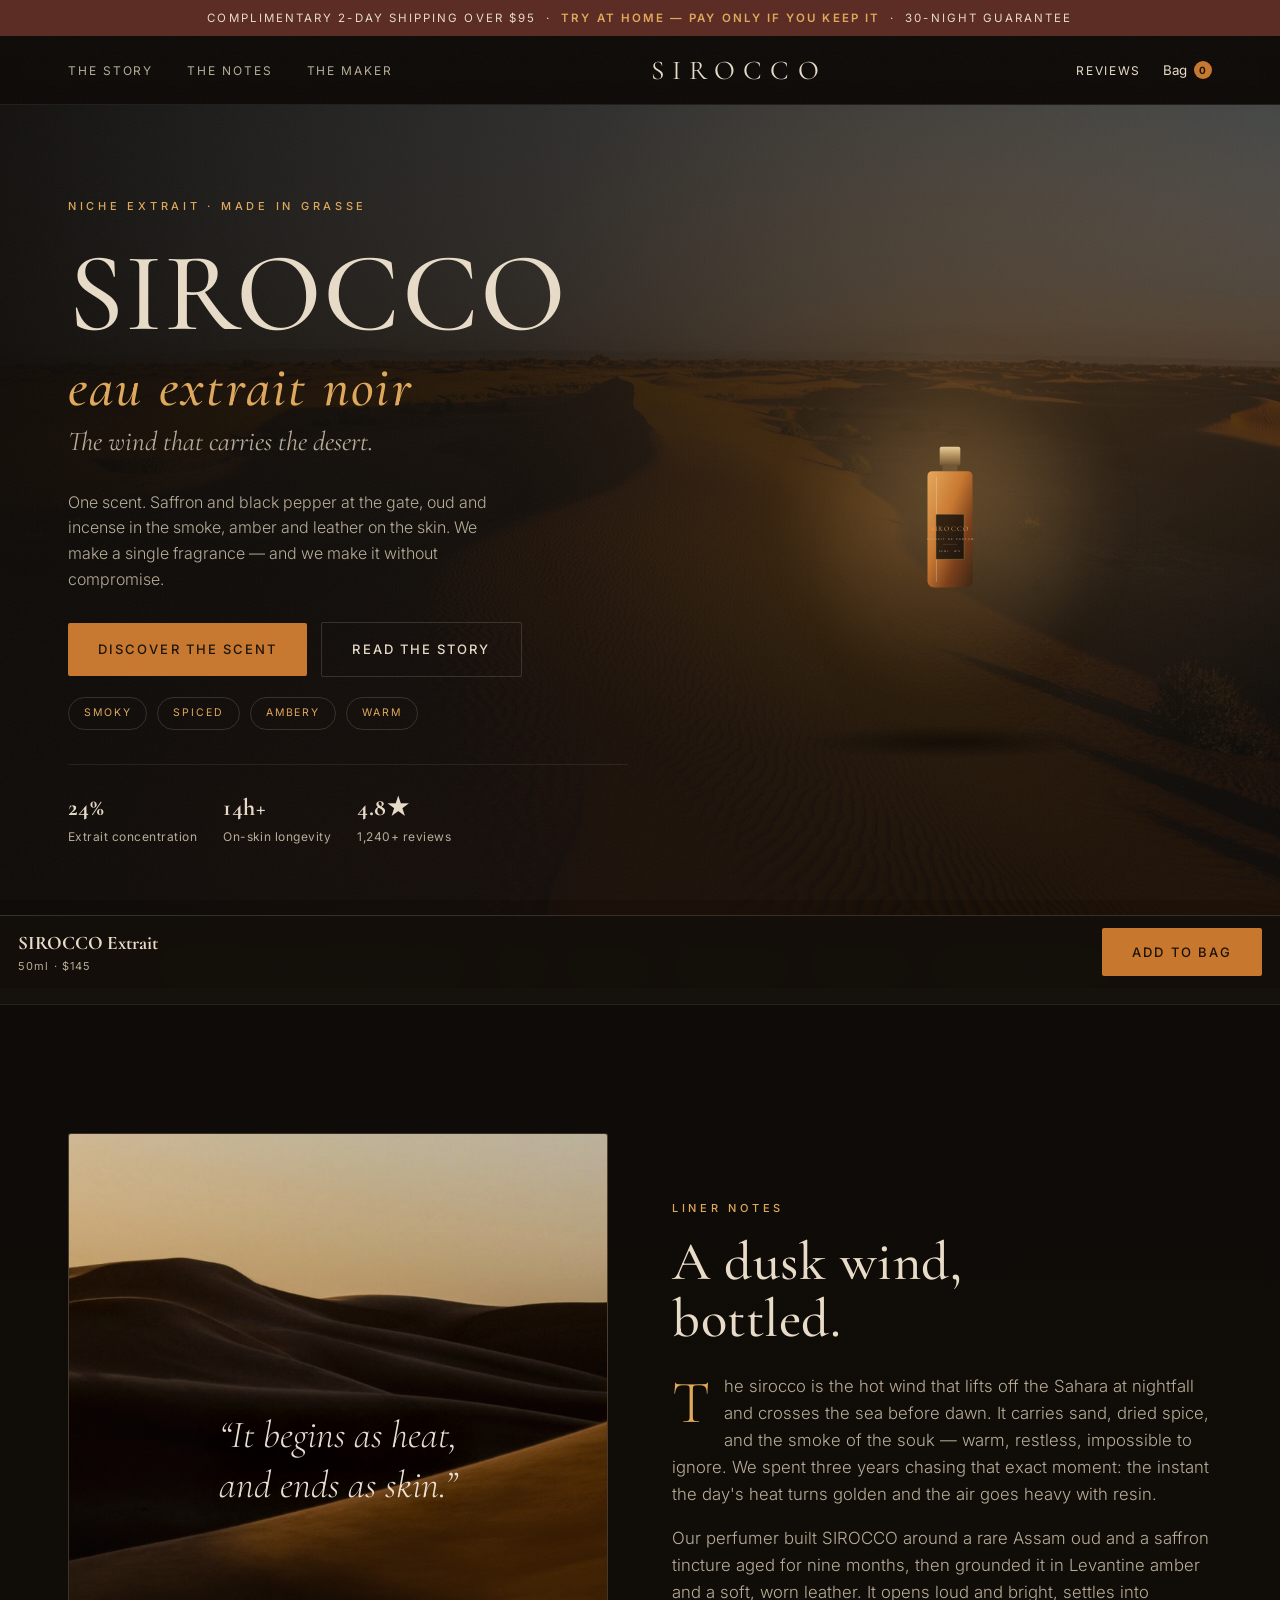
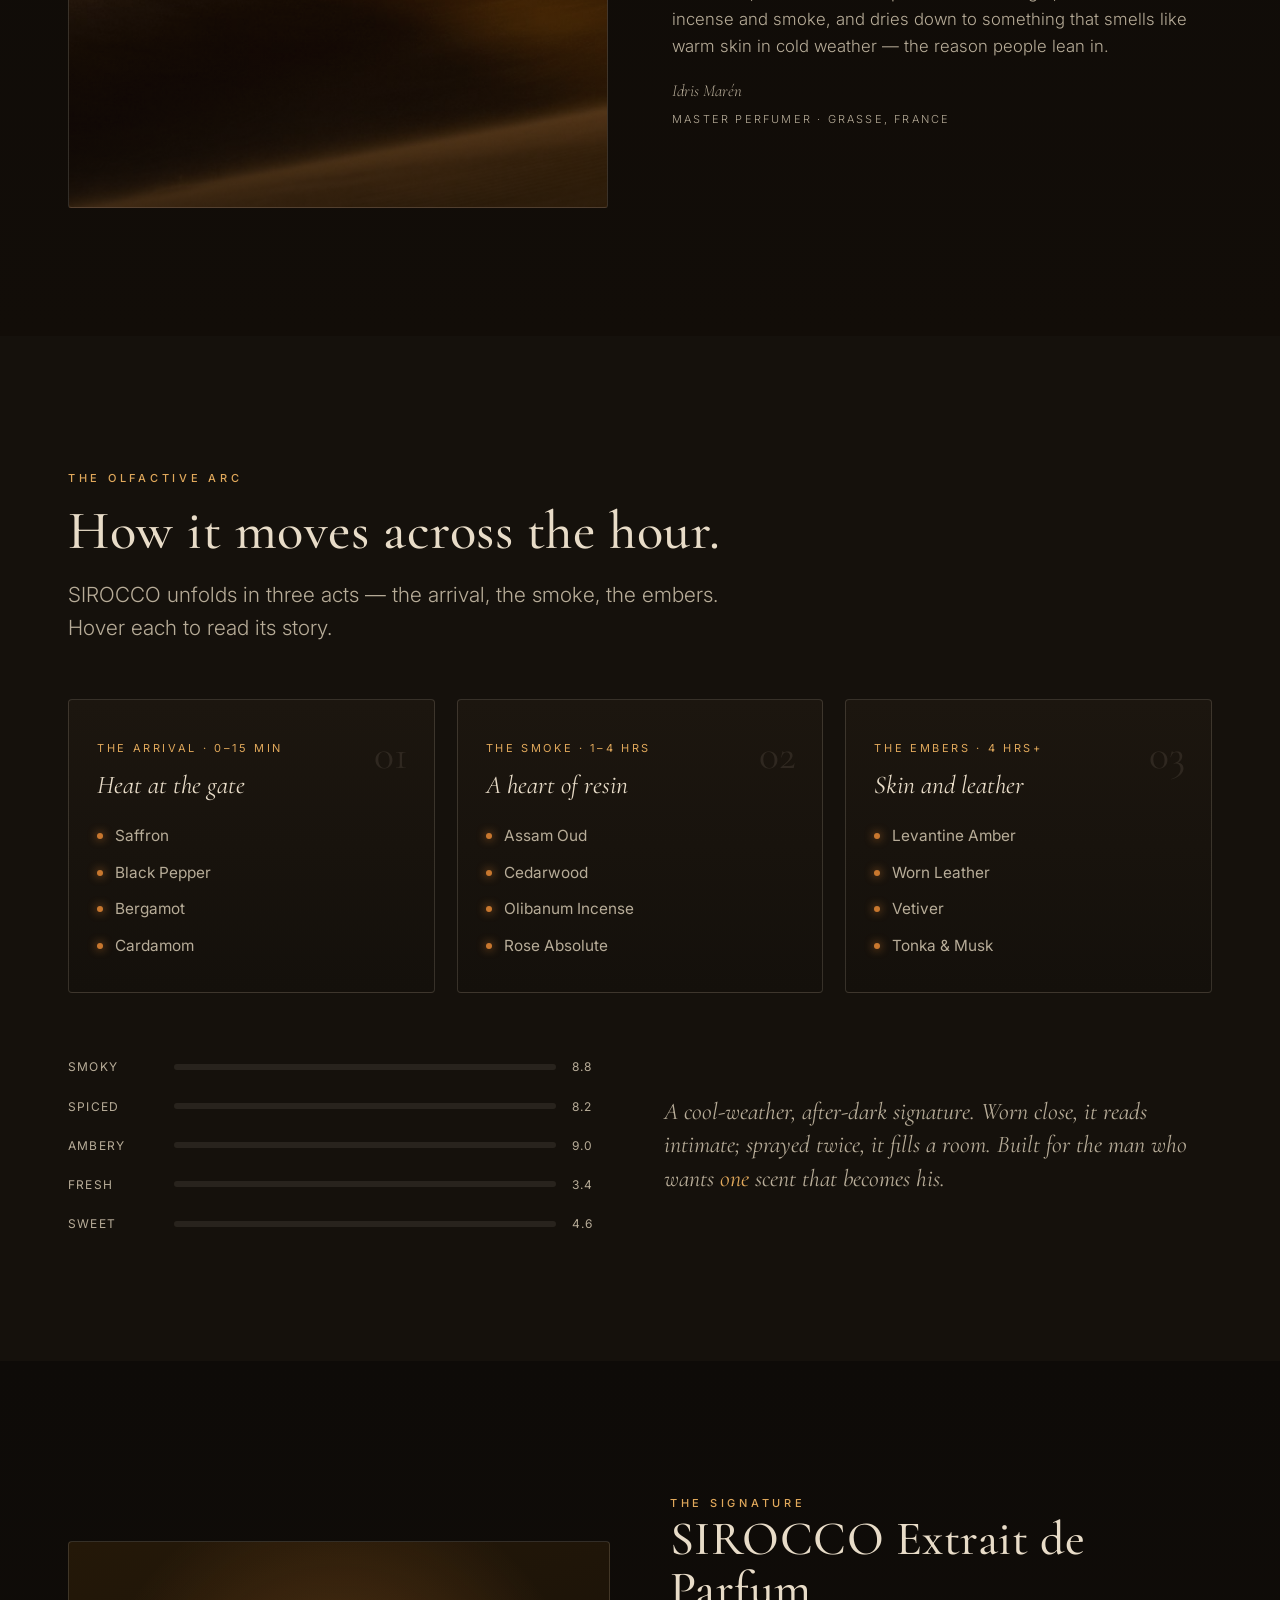
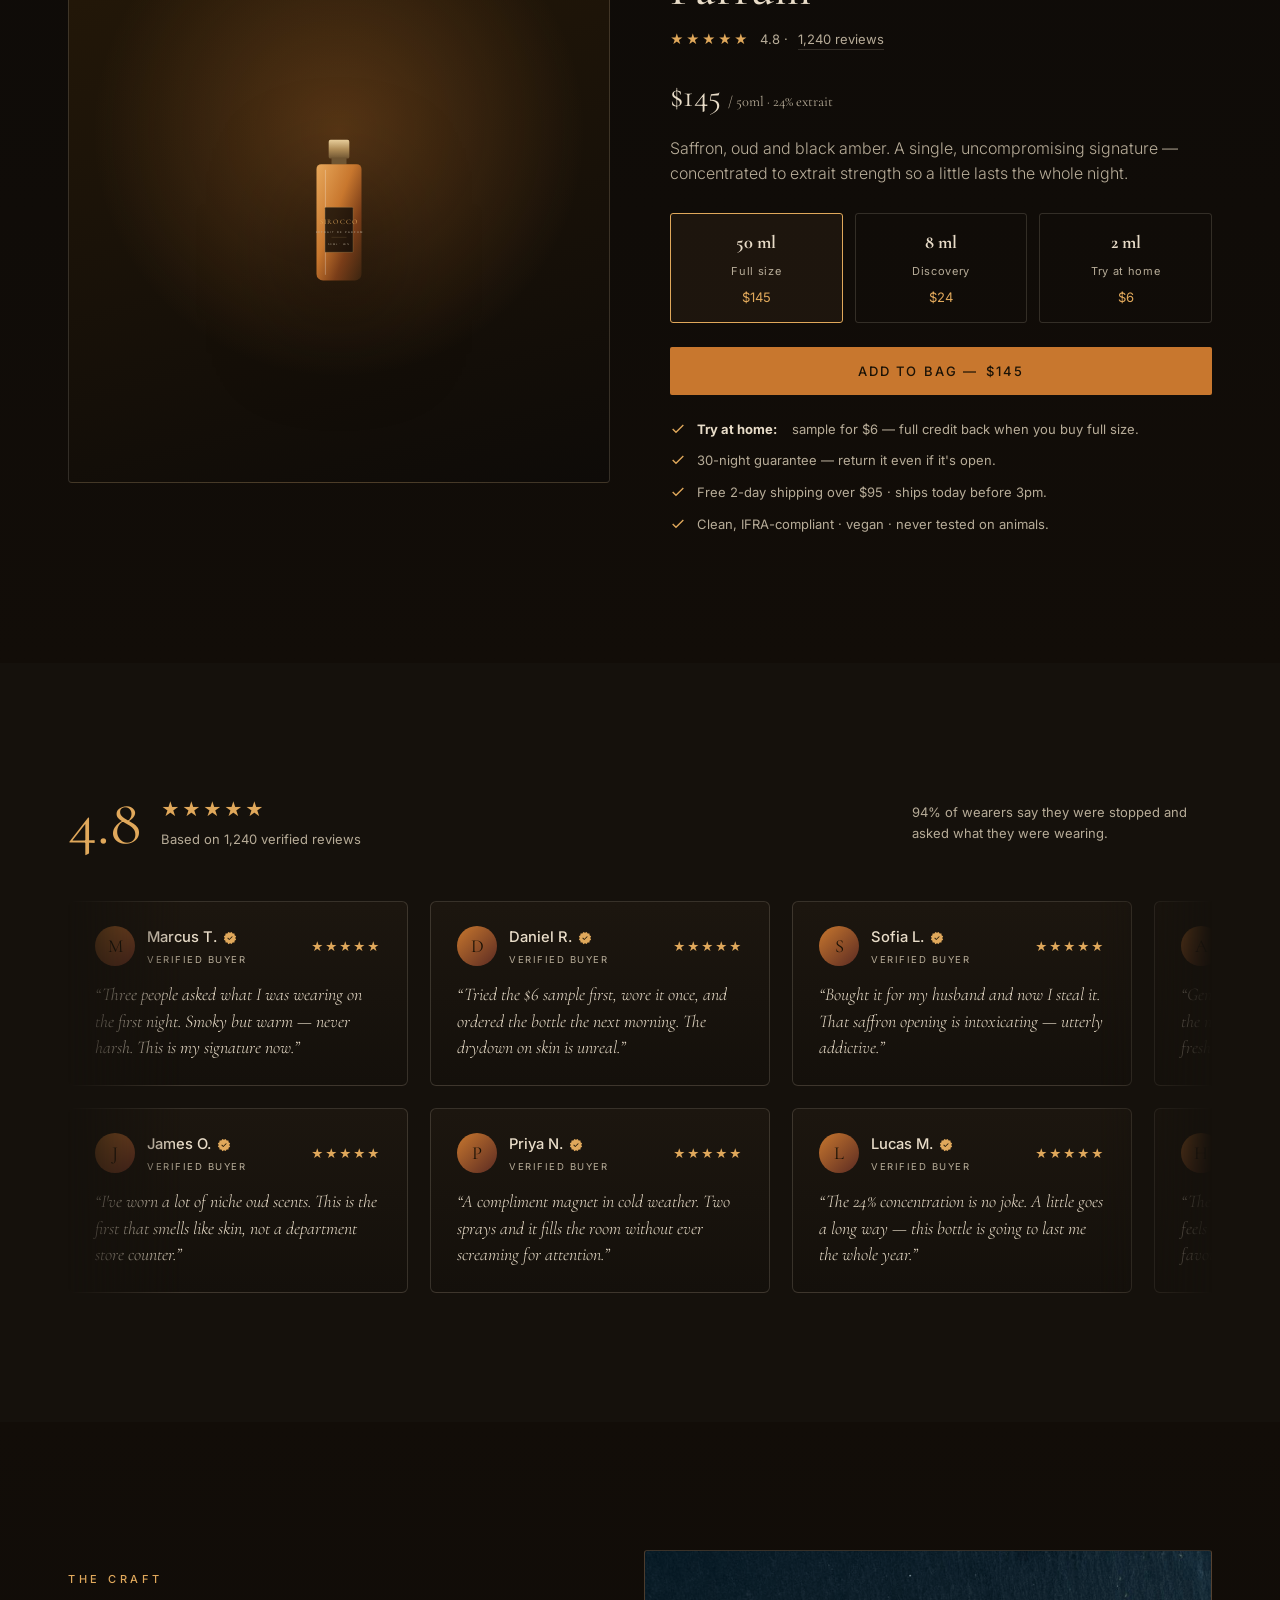
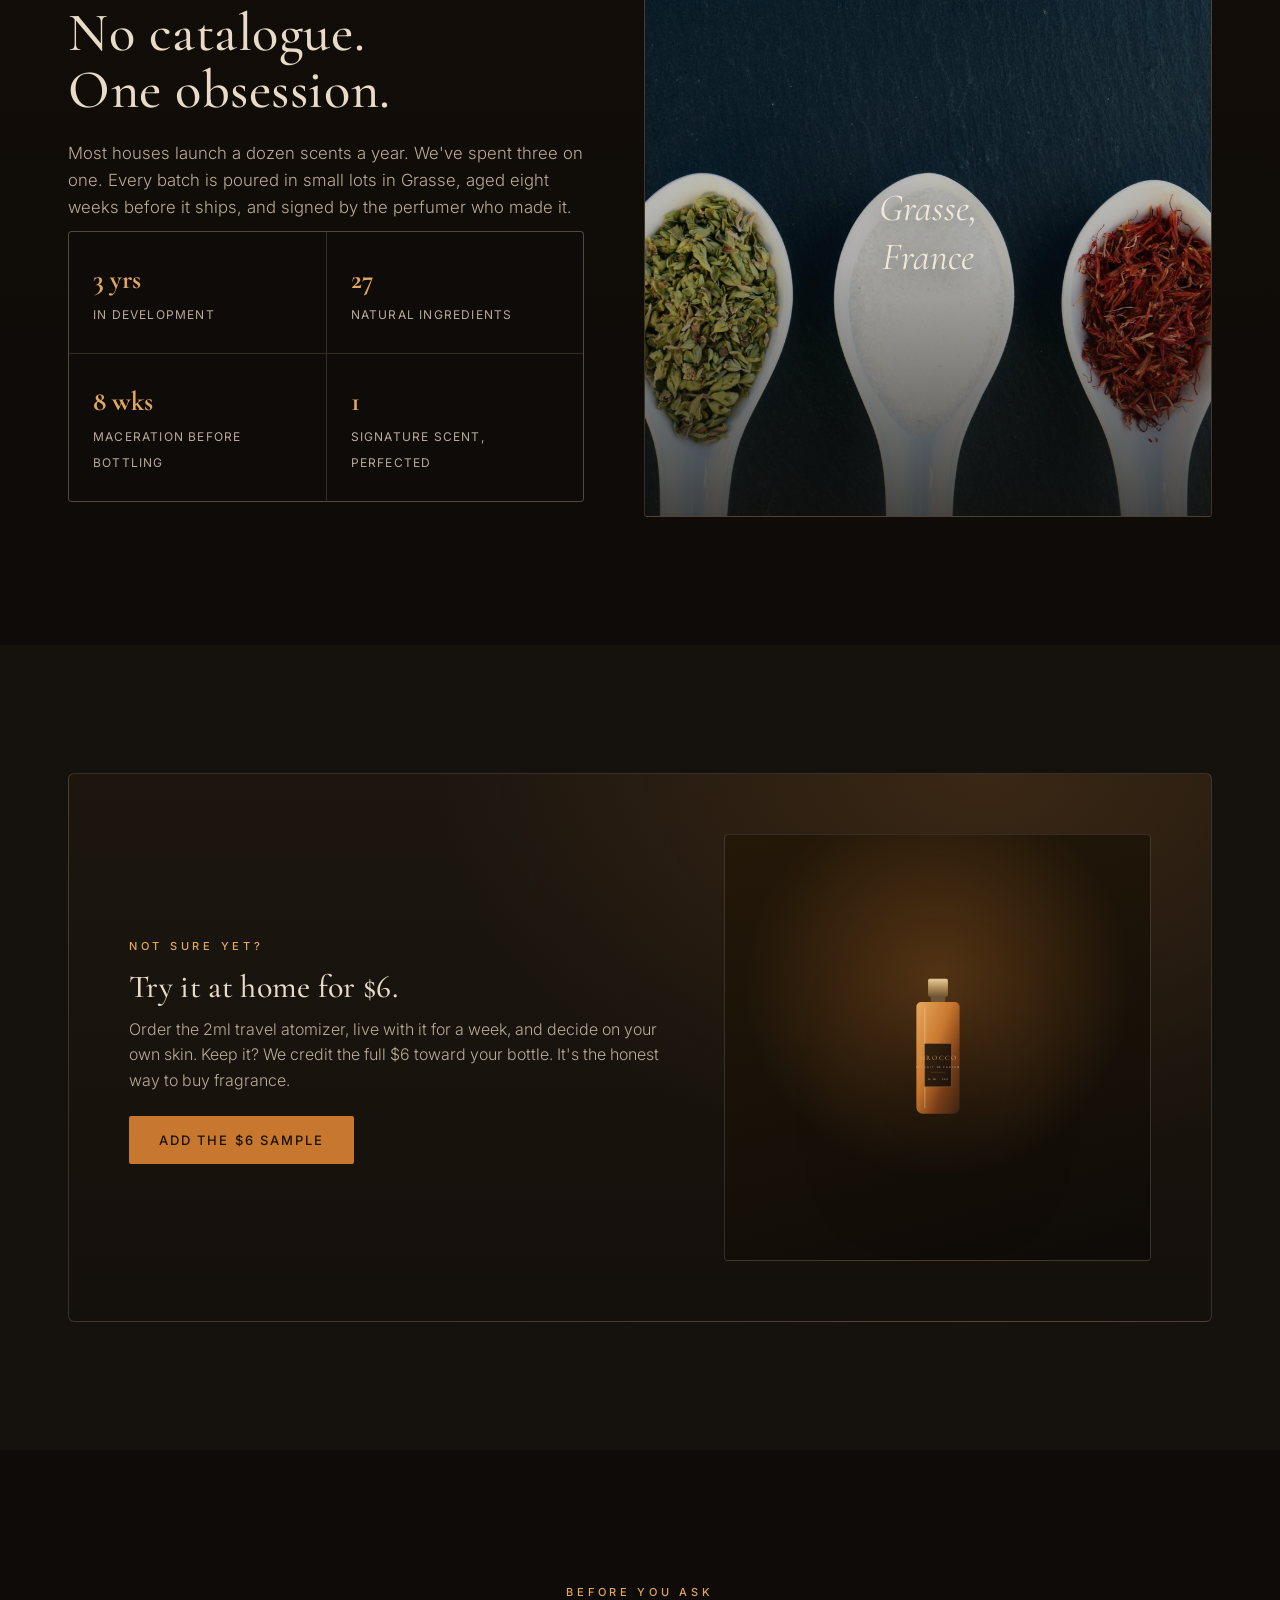
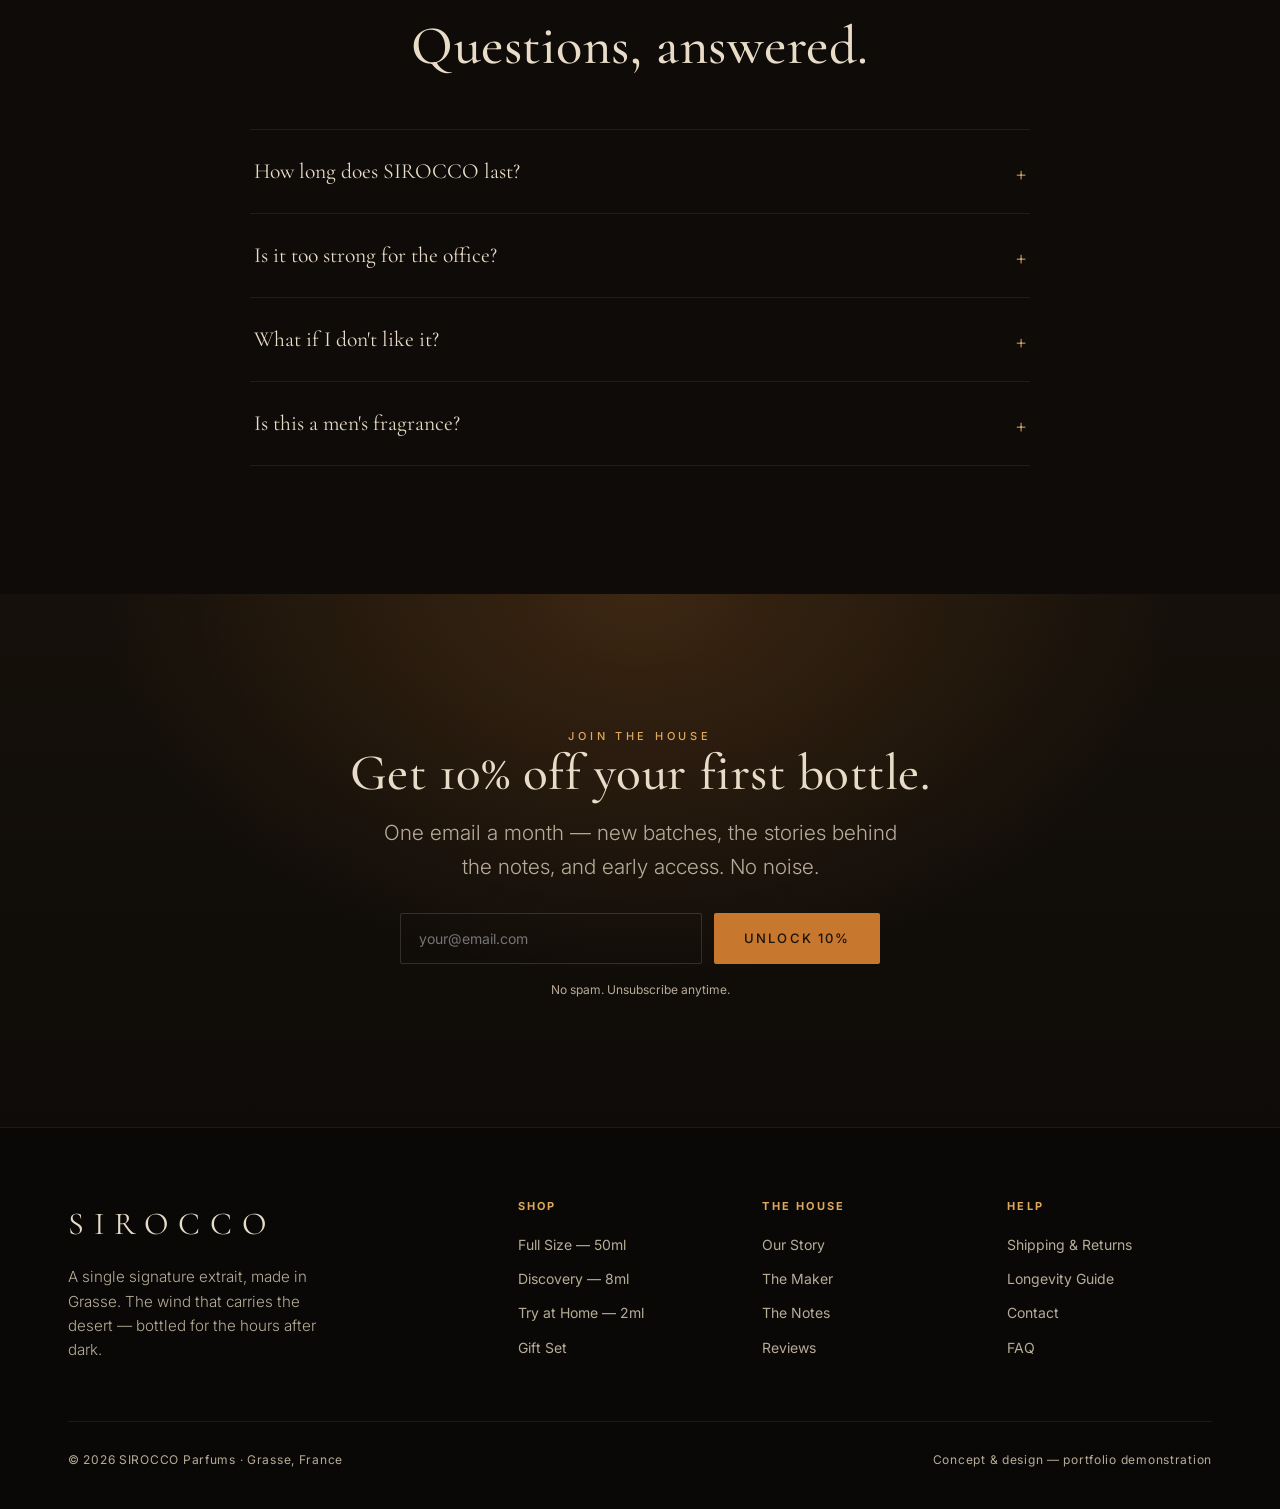
==== site/index.html @ 616e15b7 "SIROCCO — perfume landing page + market research portfolio piece Two-part case study: research into " ====
<!DOCTYPE html>
<html lang="en">
<head>
<meta charset="UTF-8">
<meta name="viewport" content="width=device-width, initial-scale=1.0">
<title>SIROCCO — The Wind That Carries the Desert | Niche Men's Extrait de Parfum</title>
<meta name="description" content="SIROCCO is a single signature extrait de parfum for men — saffron, oud and black amber. One scent, made exceptionally. Try at home risk-free.">
<link rel="preconnect" href="https://fonts.googleapis.com">
<link rel="preconnect" href="https://fonts.gstatic.com" crossorigin>
<link href="https://fonts.googleapis.com/css2?family=Cormorant+Garamond:ital,wght@0,400;0,500;0,600;1,400;1,500&family=Inter:wght@300;400;500;600&display=swap" rel="stylesheet">
<link rel="stylesheet" href="styles.css">
</head>
<body>

<!-- ============ reusable SVG flacon ============ -->
<svg width="0" height="0" style="position:absolute" aria-hidden="true">
  <symbol id="bottle" viewBox="0 0 200 320">
    <defs>
      <linearGradient id="glass" x1="0" y1="0" x2="1" y2="1">
        <stop offset="0" stop-color="#e8a85b"/>
        <stop offset=".42" stop-color="#c8772e"/>
        <stop offset=".7" stop-color="#7a3d18"/>
        <stop offset="1" stop-color="#3a2410"/>
      </linearGradient>
      <linearGradient id="cap" x1="0" y1="0" x2="0" y2="1">
        <stop offset="0" stop-color="#e7cd9a"/>
        <stop offset=".5" stop-color="#b08d57"/>
        <stop offset="1" stop-color="#6f5532"/>
      </linearGradient>
      <linearGradient id="shine" x1="0" y1="0" x2="1" y2="0">
        <stop offset="0" stop-color="#fff" stop-opacity=".55"/>
        <stop offset=".25" stop-color="#fff" stop-opacity="0"/>
      </linearGradient>
    </defs>
    <!-- cap -->
    <rect x="78" y="6" width="44" height="40" rx="4" fill="url(#cap)"/>
    <rect x="84" y="44" width="32" height="14" fill="#6f5532"/>
    <!-- shoulders + body -->
    <path d="M62 58 h76 a10 10 0 0 1 10 10 v224 a14 14 0 0 1 -14 14 H66 a14 14 0 0 1 -14 -14 V68 a10 10 0 0 1 10 -10 Z" fill="url(#glass)"/>
    <!-- glass shine -->
    <path d="M70 70 h12 v224 h-12 Z" fill="url(#shine)" opacity=".7"/>
    <!-- label -->
    <rect x="70" y="150" width="60" height="96" rx="2" fill="#0E0B08" opacity=".82"/>
    <rect x="70" y="150" width="60" height="96" rx="2" fill="none" stroke="#b08d57" stroke-width="1" opacity=".7"/>
    <text x="100" y="186" text-anchor="middle" fill="#E0A85B" font-family="Cormorant Garamond, serif" font-size="15" letter-spacing="2.5">SIROCCO</text>
    <text x="100" y="204" text-anchor="middle" fill="#B7AC98" font-family="Inter, sans-serif" font-size="5.5" letter-spacing="2">EXTRAIT DE PARFUM</text>
    <line x1="84" y1="214" x2="116" y2="214" stroke="#b08d57" stroke-width=".7" opacity=".6"/>
    <text x="100" y="230" text-anchor="middle" fill="#B7AC98" font-family="Inter, sans-serif" font-size="5" letter-spacing="1.5">50 ML · 24%</text>
  </symbol>
  <symbol id="verify" viewBox="0 0 48 48">
    <polygon fill="#E0A85B" points="29.62,3 33.053,8.308 39.367,8.624 39.686,14.937 44.997,18.367 42.116,23.995 45,29.62 39.692,33.053 39.376,39.367 33.063,39.686 29.633,44.997 24.005,42.116 18.38,45 14.947,39.692 8.633,39.376 8.314,33.063 3.003,29.633 5.884,24.005 3,18.38 8.308,14.947 8.624,8.633 14.937,8.314 18.367,3.003 23.995,5.884"/>
    <polygon fill="#1a1206" points="21.396,31.255 14.899,24.76 17.021,22.639 21.428,27.046 30.996,17.772 33.084,19.926"/>
  </symbol>
</svg>

<!-- ============ announcement ============ -->
<div class="announce">Complimentary 2-day shipping over $95 &nbsp;·&nbsp; <b>Try at home — pay only if you keep it</b> &nbsp;·&nbsp; 30-night guarantee</div>

<!-- ============ nav ============ -->
<header class="nav">
  <div class="wrap nav-inner">
    <nav class="nav-links">
      <a href="#story">The Story</a>
      <a href="#notes">The Notes</a>
      <a href="#maker">The Maker</a>
    </nav>
    <div class="brandmark">SIROCCO</div>
    <div class="nav-right">
      <a href="#buy">Reviews</a>
      <button class="nav-cart" id="navCart">Bag <span class="cart-dot" id="cartCount">0</span></button>
    </div>
  </div>
</header>

<!-- ============ hero ============ -->
<section class="hero">
  <div class="wrap hero-grid">
    <div class="hero-copy reveal">
      <span class="eyebrow">Niche Extrait · Made in Grasse</span>
      <h1>SIROCCO<span class="noir">eau extrait noir</span></h1>
      <p class="hero-tag">The wind that carries the desert.</p>
      <p class="hero-desc">One scent. Saffron and black pepper at the gate, oud and incense in the smoke, amber and leather on the skin. We make a single fragrance — and we make it without compromise.</p>
      <div class="hero-cta">
        <a href="#buy" class="btn btn-primary">Discover the Scent</a>
        <a href="#story" class="btn btn-ghost">Read the Story</a>
      </div>
      <div class="scent-tags">
        <span>Smoky</span><span>Spiced</span><span>Ambery</span><span>Warm</span>
      </div>
      <div class="hero-meta">
        <div><b>24%</b>Extrait concentration</div>
        <div><b>14h+</b>On-skin longevity</div>
        <div><b>4.8★</b>1,240+ reviews</div>
      </div>
    </div>
    <div class="bottle-stage reveal">
      <div class="glow"></div>
      <svg class="bottle"><use href="#bottle"/></svg>
      <div class="plinth"></div>
    </div>
  </div>
</section>

<!-- ============ trust strip ============ -->
<div class="trust">
  <div class="trust-inner">
    <div class="trust-rating"><span class="stars">★★★★★</span> 4.8 / 5 · 1,240 verified reviews</div>
    <div class="press">
      <span>GQ</span><span>Esquire</span><span>Hypebeast</span><span>Monocle</span><span>GENTLEMAN'S&nbsp;J.</span>
    </div>
  </div>
</div>

<!-- ============ story (editorial) ============ -->
<section class="section story" id="story">
  <div class="wrap story-grid">
    <div class="story-img reveal">
      <img src="assets/story-dusk.jpg" alt="A dusk wind crossing the dunes at the edge of the desert" loading="lazy">
      <p class="mono">“It begins as heat,<br>and ends as skin.”</p>
    </div>
    <div class="reveal">
      <span class="eyebrow">Liner Notes</span>
      <h2 class="section-title" style="margin:14px 0 26px">A dusk wind,<br>bottled.</h2>
      <p class="drop">The sirocco is the hot wind that lifts off the Sahara at nightfall and crosses the sea before dawn. It carries sand, dried spice, and the smoke of the souk — warm, restless, impossible to ignore. We spent three years chasing that exact moment: the instant the day's heat turns golden and the air goes heavy with resin.</p>
      <p>Our perfumer built SIROCCO around a rare Assam oud and a saffron tincture aged for nine months, then grounded it in Levantine amber and a soft, worn leather. It opens loud and bright, settles into incense and smoke, and dries down to something that smells like warm skin in cold weather — the reason people lean in.</p>
      <p class="sig">Idris Marén<small>Master Perfumer · Grasse, France</small></p>
    </div>
  </div>
</section>

<!-- ============ notes ============ -->
<section class="section notes" id="notes">
  <div class="wrap">
    <div class="section-head reveal">
      <span class="eyebrow">The Olfactive Arc</span>
      <h2 class="section-title" style="margin-top:14px">How it moves across the hour.</h2>
      <p class="lead">SIROCCO unfolds in three acts — the arrival, the smoke, the embers. Hover each to read its story.</p>
    </div>
    <div class="notes-tl">
      <article class="note-card reveal">
        <span class="note-num">01</span>
        <span class="note-phase">The Arrival · 0–15 min</span>
        <p class="note-stage">Heat at the gate</p>
        <ul class="note-list">
          <li>Saffron</li><li>Black Pepper</li><li>Bergamot</li><li>Cardamom</li>
        </ul>
      </article>
      <article class="note-card reveal">
        <span class="note-num">02</span>
        <span class="note-phase">The Smoke · 1–4 hrs</span>
        <p class="note-stage">A heart of resin</p>
        <ul class="note-list">
          <li>Assam Oud</li><li>Cedarwood</li><li>Olibanum Incense</li><li>Rose Absolute</li>
        </ul>
      </article>
      <article class="note-card reveal">
        <span class="note-num">03</span>
        <span class="note-phase">The Embers · 4 hrs+</span>
        <p class="note-stage">Skin and leather</p>
        <ul class="note-list">
          <li>Levantine Amber</li><li>Worn Leather</li><li>Vetiver</li><li>Tonka &amp; Musk</li>
        </ul>
      </article>
    </div>

    <!-- scent profile -->
    <div class="profile">
      <div class="profile-bars reveal">
        <div class="bar-row"><span>Smoky</span><div class="bar-track"><i class="bar-fill" data-w="88%"></i></div><span>8.8</span></div>
        <div class="bar-row"><span>Spiced</span><div class="bar-track"><i class="bar-fill" data-w="82%"></i></div><span>8.2</span></div>
        <div class="bar-row"><span>Ambery</span><div class="bar-track"><i class="bar-fill" data-w="90%"></i></div><span>9.0</span></div>
        <div class="bar-row"><span>Fresh</span><div class="bar-track"><i class="bar-fill" data-w="34%"></i></div><span>3.4</span></div>
        <div class="bar-row"><span>Sweet</span><div class="bar-track"><i class="bar-fill" data-w="46%"></i></div><span>4.6</span></div>
      </div>
      <p class="profile-note reveal">A cool-weather, after-dark signature. Worn close, it reads intimate; sprayed twice, it fills a room. Built for the man who wants <em style="color:var(--gold);font-style:italic">one</em> scent that becomes his.</p>
    </div>
  </div>
</section>

<!-- ============ buy block (PDP) ============ -->
<section class="section buy" id="buy">
  <div class="wrap buy-grid">
    <div class="buy-visual reveal">
      <svg class="bottle"><use href="#bottle"/></svg>
    </div>
    <div class="reveal">
      <span class="eyebrow">The Signature</span>
      <h2>SIROCCO Extrait de Parfum</h2>
      <div class="rating-inline"><span class="stars">★★★★★</span> 4.8 · <a href="#reviews" style="border-bottom:1px solid var(--line)">1,240 reviews</a></div>
      <div class="price" id="priceTag">$145 <small>/ 50ml · 24% extrait</small></div>
      <p class="buy-desc">Saffron, oud and black amber. A single, uncompromising signature — concentrated to extrait strength so a little lasts the whole night.</p>

      <div class="sizes" id="sizes">
        <div class="size-opt active" data-price="145" data-label="50ml — Full Size"><b>50 ml</b><span>Full size</span><em>$145</em></div>
        <div class="size-opt" data-price="24" data-label="8ml — Discovery"><b>8 ml</b><span>Discovery</span><em>$24</em></div>
        <div class="size-opt" data-price="6" data-label="2ml — Try at Home"><b>2 ml</b><span>Try at home</span><em>$6</em></div>
      </div>

      <button class="btn btn-primary btn-block" id="addToCart">Add to Bag — <span id="btnPrice">$145</span></button>

      <ul class="assurances">
        <li><svg width="16" height="16" viewBox="0 0 24 24" fill="none" stroke="#E0A85B" stroke-width="2"><path d="M20 6L9 17l-5-5"/></svg> <strong style="color:var(--sand)">Try at home:</strong>&nbsp;sample for $6 — full credit back when you buy full size.</li>
        <li><svg width="16" height="16" viewBox="0 0 24 24" fill="none" stroke="#E0A85B" stroke-width="2"><path d="M20 6L9 17l-5-5"/></svg> 30-night guarantee — return it even if it's open.</li>
        <li><svg width="16" height="16" viewBox="0 0 24 24" fill="none" stroke="#E0A85B" stroke-width="2"><path d="M20 6L9 17l-5-5"/></svg> Free 2-day shipping over $95 · ships today before 3pm.</li>
        <li><svg width="16" height="16" viewBox="0 0 24 24" fill="none" stroke="#E0A85B" stroke-width="2"><path d="M20 6L9 17l-5-5"/></svg> Clean, IFRA-compliant · vegan · never tested on animals.</li>
      </ul>
    </div>
  </div>
</section>

<!-- ============ reviews ============ -->
<section class="section reviews" id="reviews">
  <div class="wrap">
    <div class="rev-top reveal">
      <div class="rev-score">
        <div class="big">4.8</div>
        <div>
          <div class="stars" style="font-size:18px">★★★★★</div>
          <div style="font-size:13px;color:var(--sand-dim);margin-top:4px">Based on 1,240 verified reviews</div>
        </div>
      </div>
      <div style="font-size:13px;color:var(--sand-dim);max-width:300px">94% of wearers say they were stopped and asked what they were wearing.</div>
    </div>
    <div class="rev-marquee reveal">
      <div class="rev-row" style="--dur:54s">
        <article class="rev-card">
          <div class="rev-head"><span class="av">M</span><div class="rev-id"><span class="rev-name">Marcus T. <svg class="verify-ic" width="14" height="14"><use href="#verify"/></svg></span><span class="verified">Verified buyer</span></div><span class="stars">★★★★★</span></div>
          <p>“Three people asked what I was wearing on the first night. Smoky but warm — never harsh. This is my signature now.”</p>
        </article>
        <article class="rev-card">
          <div class="rev-head"><span class="av">D</span><div class="rev-id"><span class="rev-name">Daniel R. <svg class="verify-ic" width="14" height="14"><use href="#verify"/></svg></span><span class="verified">Verified buyer</span></div><span class="stars">★★★★★</span></div>
          <p>“Tried the $6 sample first, wore it once, and ordered the bottle the next morning. The drydown on skin is unreal.”</p>
        </article>
        <article class="rev-card">
          <div class="rev-head"><span class="av">S</span><div class="rev-id"><span class="rev-name">Sofia L. <svg class="verify-ic" width="14" height="14"><use href="#verify"/></svg></span><span class="verified">Verified buyer</span></div><span class="stars">★★★★★</span></div>
          <p>“Bought it for my husband and now I steal it. That saffron opening is intoxicating — utterly addictive.”</p>
        </article>
        <article class="rev-card">
          <div class="rev-head"><span class="av">A</span><div class="rev-id"><span class="rev-name">Adam K. <svg class="verify-ic" width="14" height="14"><use href="#verify"/></svg></span><span class="verified">Verified buyer</span></div><span class="stars">★★★★☆</span></div>
          <p>“Genuinely lasts all day — still on my jacket the next morning. Wanted a touch more freshness up top, hence 4 stars.”</p>
        </article>
      </div>
      <div class="rev-row reverse" style="--dur:60s">
        <article class="rev-card">
          <div class="rev-head"><span class="av">J</span><div class="rev-id"><span class="rev-name">James O. <svg class="verify-ic" width="14" height="14"><use href="#verify"/></svg></span><span class="verified">Verified buyer</span></div><span class="stars">★★★★★</span></div>
          <p>“I've worn a lot of niche oud scents. This is the first that smells like skin, not a department store counter.”</p>
        </article>
        <article class="rev-card">
          <div class="rev-head"><span class="av">P</span><div class="rev-id"><span class="rev-name">Priya N. <svg class="verify-ic" width="14" height="14"><use href="#verify"/></svg></span><span class="verified">Verified buyer</span></div><span class="stars">★★★★★</span></div>
          <p>“A compliment magnet in cold weather. Two sprays and it fills the room without ever screaming for attention.”</p>
        </article>
        <article class="rev-card">
          <div class="rev-head"><span class="av">L</span><div class="rev-id"><span class="rev-name">Lucas M. <svg class="verify-ic" width="14" height="14"><use href="#verify"/></svg></span><span class="verified">Verified buyer</span></div><span class="stars">★★★★★</span></div>
          <p>“The 24% concentration is no joke. A little goes a long way — this bottle is going to last me the whole year.”</p>
        </article>
        <article class="rev-card">
          <div class="rev-head"><span class="av">H</span><div class="rev-id"><span class="rev-name">Hannah B. <svg class="verify-ic" width="14" height="14"><use href="#verify"/></svg></span><span class="verified">Verified buyer</span></div><span class="stars">★★★★★</span></div>
          <p>“The scent, the bottle, the whole story — it feels like a $300 fragrance. Easily my favourite buy this year.”</p>
        </article>
      </div>
    </div>
  </div>
</section>

<!-- ============ maker / craft ============ -->
<section class="section maker" id="maker">
  <div class="wrap maker-grid">
    <div class="reveal">
      <span class="eyebrow">The Craft</span>
      <h2 class="section-title" style="margin:14px 0 22px">No catalogue.<br>One obsession.</h2>
      <p style="color:var(--sand-dim);font-weight:300;font-size:1.05rem">Most houses launch a dozen scents a year. We've spent three on one. Every batch is poured in small lots in Grasse, aged eight weeks before it ships, and signed by the perfumer who made it.</p>
      <div class="craft">
        <div><b>3 yrs</b><span>In development</span></div>
        <div><b>27</b><span>Natural ingredients</span></div>
        <div><b>8 wks</b><span>Maceration before bottling</span></div>
        <div><b>1</b><span>Signature scent, perfected</span></div>
      </div>
    </div>
    <div class="story-img reveal" style="aspect-ratio:1">
      <img src="assets/maker-ingredients.jpg" alt="Natural raw materials — saffron threads, resins and spice — measured by hand" loading="lazy">
      <p class="mono">Grasse,<br>France</p>
    </div>
  </div>
</section>

<!-- ============ discovery upsell ============ -->
<section class="section discover">
  <div class="wrap">
    <div class="disc-card reveal">
      <div>
        <span class="eyebrow">Not sure yet?</span>
        <h3 style="margin-top:12px">Try it at home for $6.</h3>
        <p>Order the 2ml travel atomizer, live with it for a week, and decide on your own skin. Keep it? We credit the full $6 toward your bottle. It's the honest way to buy fragrance.</p>
        <button class="btn btn-primary" id="addSample">Add the $6 Sample</button>
      </div>
      <div class="buy-visual" style="aspect-ratio:1;min-height:220px"><svg class="bottle" style="width:90px"><use href="#bottle"/></svg></div>
    </div>
  </div>
</section>

<!-- ============ faq ============ -->
<section class="section">
  <div class="wrap">
    <div class="section-head center reveal">
      <span class="eyebrow">Before You Ask</span>
      <h2 class="section-title" style="margin-top:14px">Questions, answered.</h2>
    </div>
    <div class="faq-list reveal">
      <div class="faq-item"><button class="faq-q">How long does SIROCCO last? <span class="ico">+</span></button><div class="faq-a"><p>As a 24% extrait, expect 12–16 hours on skin and several days on clothing. Two sprays is plenty — this is a concentration, not an eau de toilette.</p></div></div>
      <div class="faq-item"><button class="faq-q">Is it too strong for the office? <span class="ico">+</span></button><div class="faq-a"><p>Worn close (one spray to the chest) it stays intimate and skin-like. It's a cool-weather, after-dark scent by design, but a single spray works through the day.</p></div></div>
      <div class="faq-item"><button class="faq-q">What if I don't like it? <span class="ico">+</span></button><div class="faq-a"><p>Return it within 30 nights for a full refund — even if the bottle is opened. We'd rather you wear something you love.</p></div></div>
      <div class="faq-item"><button class="faq-q">Is this a men's fragrance? <span class="ico">+</span></button><div class="faq-a"><p>It's built around classically masculine accords — oud, leather, amber, spice — but scent has no gender. Plenty of our wearers share a bottle.</p></div></div>
    </div>
  </div>
</section>

<!-- ============ email capture ============ -->
<section class="section capture">
  <div class="wrap">
    <span class="eyebrow reveal">Join the House</span>
    <h2 class="reveal">Get 10% off your first bottle.</h2>
    <p class="lead reveal">One email a month — new batches, the stories behind the notes, and early access. No noise.</p>
    <form class="cap-form reveal" id="capForm">
      <input type="email" placeholder="your@email.com" required>
      <button class="btn btn-primary" type="submit">Unlock 10%</button>
    </form>
    <p class="cap-note reveal">No spam. Unsubscribe anytime.</p>
  </div>
</section>

<!-- ============ footer ============ -->
<footer>
  <div class="wrap">
    <div class="foot-grid">
      <div class="foot-brand">
        <div class="brandmark">SIROCCO</div>
        <p>A single signature extrait, made in Grasse. The wind that carries the desert — bottled for the hours after dark.</p>
      </div>
      <div class="foot-col"><h4>Shop</h4><a href="#buy">Full Size — 50ml</a><a href="#buy">Discovery — 8ml</a><a href="#buy">Try at Home — 2ml</a><a href="#buy">Gift Set</a></div>
      <div class="foot-col"><h4>The House</h4><a href="#story">Our Story</a><a href="#maker">The Maker</a><a href="#notes">The Notes</a><a href="#reviews">Reviews</a></div>
      <div class="foot-col"><h4>Help</h4><a href="#">Shipping &amp; Returns</a><a href="#">Longevity Guide</a><a href="#">Contact</a><a href="#">FAQ</a></div>
    </div>
    <div class="foot-bottom">
      <span>© 2026 SIROCCO Parfums · Grasse, France</span>
      <span>Concept &amp; design — portfolio demonstration</span>
    </div>
  </div>
</footer>

<!-- sticky mobile buy bar -->
<div class="sticky-buy" id="stickyBuy">
  <div class="sb-info"><b>SIROCCO Extrait</b><span id="sbLabel">50ml · $145</span></div>
  <button class="btn btn-primary" id="stickyAdd">Add to Bag</button>
</div>

<!-- toast -->
<div class="toast" id="toast">Added to your bag</div>

<script src="script.js"></script>
</body>
</html>
---- site/styles.css ----
/* =========================================================
   SIROCCO — single-product luxury fragrance site
   Design system synthesized from Snif, Commodity, D.S. & Durga
   ========================================================= */

:root{
  /* palette — desert dusk into noir */
  --black:#0E0B08;        /* warm near-black */
  --black-2:#15110C;      /* raised surface */
  --ink:#1C160F;          /* cards */
  --sand:#E8DCC8;         /* primary text on dark */
  --sand-dim:#B7AC98;     /* secondary text */
  --amber:#C8772E;        /* burnt amber accent */
  --gold:#E0A85B;         /* golden highlight */
  --brass:#B08D57;        /* metal */
  --oxblood:#5A2A22;      /* leather depth */
  --line:rgba(232,220,200,.16);
  --line-soft:rgba(232,220,200,.09);

  --serif:"Cormorant Garamond",Georgia,serif;
  --sans:"Inter",-apple-system,BlinkMacSystemFont,"Segoe UI",sans-serif;

  --maxw:1200px;
  --ease:cubic-bezier(.22,.61,.36,1);
}

/* ---------- reset ---------- */
*,*::before,*::after{box-sizing:border-box;margin:0;padding:0}
html{scroll-behavior:smooth;-webkit-text-size-adjust:100%}
body{
  font-family:var(--sans);
  background:var(--black);
  color:var(--sand);
  line-height:1.6;
  overflow-x:hidden;
  -webkit-font-smoothing:antialiased;
}
img{max-width:100%;display:block}
a{color:inherit;text-decoration:none}
button{font-family:inherit;cursor:pointer;border:none;background:none;color:inherit}

/* film-grain overlay for tactile, premium feel */
body::after{
  content:"";position:fixed;inset:0;z-index:9999;pointer-events:none;opacity:.045;
  background-image:url("data:image/svg+xml;utf8,<svg xmlns='http://www.w3.org/2000/svg' width='120' height='120'><filter id='n'><feTurbulence type='fractalNoise' baseFrequency='0.9' numOctaves='2'/></filter><rect width='100%25' height='100%25' filter='url(%23n)'/></svg>");
}

.wrap{max-width:var(--maxw);margin:0 auto;padding:0 28px}

/* ---------- typography ---------- */
.eyebrow{
  font-size:11px;letter-spacing:.34em;text-transform:uppercase;
  color:var(--gold);font-weight:500;
}
h1,h2,h3{font-family:var(--serif);font-weight:500;line-height:1.04;letter-spacing:.01em}
.section-title{font-size:clamp(2rem,5vw,3.4rem);color:var(--sand)}
.lead{font-size:clamp(1.05rem,2vw,1.3rem);color:var(--sand-dim);font-weight:300}

/* ---------- buttons ---------- */
.btn{
  display:inline-flex;align-items:center;justify-content:center;gap:.6em;
  padding:16px 30px;font-size:13px;letter-spacing:.16em;text-transform:uppercase;
  font-weight:500;border-radius:2px;transition:all .35s var(--ease);position:relative;
}
.btn-primary{background:var(--amber);color:#1a1206;}
.btn-primary:hover{background:var(--gold);transform:translateY(-2px);box-shadow:0 14px 34px -12px rgba(224,168,91,.6)}
.btn-ghost{border:1px solid var(--line);color:var(--sand)}
.btn-ghost:hover{border-color:var(--gold);color:var(--gold)}
.btn-block{width:100%}

/* =========================================================
   announcement + nav
   ========================================================= */
.announce{
  background:var(--oxblood);color:var(--sand);text-align:center;
  font-size:11.5px;letter-spacing:.18em;text-transform:uppercase;padding:9px 16px;
}
.announce b{color:var(--gold);font-weight:600}

header.nav{
  position:sticky;top:0;z-index:200;
  background:rgba(14,11,8,.72);backdrop-filter:blur(12px);
  border-bottom:1px solid var(--line-soft);transition:background .3s;
}
.nav-inner{display:flex;align-items:center;justify-content:space-between;height:68px}
.brandmark{font-family:var(--serif);font-size:1.7rem;letter-spacing:.3em;padding-left:.3em;color:var(--sand)}
.nav-links{display:flex;gap:34px;font-size:12px;letter-spacing:.16em;text-transform:uppercase;color:var(--sand-dim)}
.nav-links a{transition:color .25s}
.nav-links a:hover{color:var(--gold)}
.nav-right{display:flex;align-items:center;gap:22px;font-size:12px;letter-spacing:.14em;text-transform:uppercase}
.nav-cart{display:flex;align-items:center;gap:7px}
.cart-dot{background:var(--amber);color:#1a1206;border-radius:50%;width:18px;height:18px;display:grid;place-items:center;font-size:10px;font-weight:700}

/* =========================================================
   hero
   ========================================================= */
.hero{
  position:relative;min-height:92vh;display:flex;align-items:center;overflow:hidden;
  background:
    linear-gradient(90deg, rgba(14,11,8,.95) 0%, rgba(14,11,8,.74) 40%, rgba(14,11,8,.42) 100%),
    radial-gradient(120% 80% at 78% 30%, rgba(200,119,46,.28), transparent 60%),
    radial-gradient(90% 70% at 20% 90%, rgba(90,42,34,.45), transparent 60%),
    linear-gradient(180deg,rgba(26,19,12,.35) 0%,rgba(14,11,8,.82) 78%),
    url("assets/hero-desert.jpg");
  background-size:cover;
  background-position:center right;
}
/* drifting heat haze */
.hero::before{
  content:"";position:absolute;inset:-20% -10%;z-index:0;opacity:.5;
  background:radial-gradient(40% 60% at 70% 40%,rgba(224,168,91,.18),transparent 70%);
  animation:drift 16s ease-in-out infinite alternate;
}
@keyframes drift{to{transform:translate(3%,-4%) scale(1.08)}}
.hero-grid{
  position:relative;z-index:2;display:grid;grid-template-columns:1.05fr .95fr;
  gap:40px;align-items:center;width:100%;
}
.hero-copy{max-width:560px}
.hero h1{font-size:clamp(3.4rem,9vw,7rem);margin:18px 0 4px;color:var(--sand)}
.hero h1 .noir{display:block;color:var(--gold);font-style:italic;font-size:.5em;letter-spacing:.04em;margin-top:.1em}
.hero-tag{font-family:var(--serif);font-style:italic;font-size:clamp(1.2rem,2.4vw,1.7rem);color:var(--sand-dim);margin-bottom:26px}
.hero-desc{color:var(--sand-dim);font-weight:300;max-width:440px;margin-bottom:30px}
.hero-cta{display:flex;gap:14px;flex-wrap:wrap;align-items:center}
.hero-meta{display:flex;gap:26px;margin-top:34px;padding-top:24px;border-top:1px solid var(--line-soft)}
.hero-meta div{font-size:12px;letter-spacing:.04em;color:var(--sand-dim)}
.hero-meta b{display:block;font-family:var(--serif);font-size:1.5rem;color:var(--sand);letter-spacing:.02em}
.scent-tags{display:flex;gap:10px;flex-wrap:wrap;margin-top:20px}
.scent-tags span{
  font-size:10.5px;letter-spacing:.18em;text-transform:uppercase;color:var(--gold);
  border:1px solid var(--line);border-radius:40px;padding:7px 15px;
}

/* ---- CSS/SVG bottle ---- */
.bottle-stage{position:relative;display:grid;place-items:center;min-height:62vh}
.glow{position:absolute;width:360px;height:360px;border-radius:50%;
  background:radial-gradient(circle,rgba(224,168,91,.4),transparent 65%);filter:blur(20px);animation:pulse 6s ease-in-out infinite}
@keyframes pulse{50%{transform:scale(1.12);opacity:.8}}
.bottle{position:relative;width:200px;filter:drop-shadow(0 40px 50px rgba(0,0,0,.6));animation:float 7s ease-in-out infinite}
@keyframes float{50%{transform:translateY(-14px)}}
.plinth{position:absolute;bottom:7%;width:300px;height:34px;border-radius:50%;
  background:radial-gradient(ellipse,rgba(0,0,0,.55),transparent 70%)}

/* =========================================================
   marquee trust strip
   ========================================================= */
.trust{border-top:1px solid var(--line-soft);border-bottom:1px solid var(--line-soft);background:var(--black-2);overflow:hidden}
.trust-inner{display:flex;align-items:center;gap:54px;padding:20px 28px;flex-wrap:wrap;justify-content:center}
.trust-rating{display:flex;align-items:center;gap:10px;font-size:13px;color:var(--sand-dim)}
.stars{color:var(--gold);letter-spacing:2px}
.press{display:flex;gap:40px;flex-wrap:wrap;align-items:center;opacity:.62}
.press span{font-family:var(--serif);font-size:1.15rem;letter-spacing:.12em;color:var(--sand)}

/* =========================================================
   generic section frame
   ========================================================= */
.section{padding:clamp(70px,10vw,130px) 0}
.section-head{max-width:660px;margin-bottom:54px}
.section-head .lead{margin-top:18px}
.center{text-align:center;margin-left:auto;margin-right:auto}

/* ---------- story (editorial) ---------- */
.story{background:linear-gradient(180deg,#0E0B08, #120d08)}
.story-grid{display:grid;grid-template-columns:1fr 1fr;gap:64px;align-items:center}
.story-img{position:relative;aspect-ratio:4/5;border-radius:3px;overflow:hidden;
  background:linear-gradient(160deg,#3a2414,#0E0B08);
  border:1px solid var(--line);display:grid;place-items:center}
.story-img img{position:absolute;inset:0;width:100%;height:100%;object-fit:cover;z-index:0;
  filter:saturate(.92) contrast(1.04)}
.story-img::after{content:"";position:absolute;inset:0;z-index:1;
  background:linear-gradient(180deg,rgba(14,11,8,.12) 0%,rgba(14,11,8,.34) 55%,rgba(14,11,8,.76) 100%)}
.story-img .mono{position:relative;z-index:2;font-family:var(--serif);font-style:italic;font-size:2.4rem;color:rgba(244,236,222,.94);text-align:center;padding:30px;line-height:1.3;text-shadow:0 2px 26px rgba(0,0,0,.7)}
.story p{color:var(--sand-dim);font-weight:300;margin-bottom:18px;font-size:1.05rem}
.story .drop::first-letter{font-family:var(--serif);font-size:3.6em;float:left;line-height:.8;padding:6px 14px 0 0;color:var(--gold)}
.sig{font-family:var(--serif);font-style:italic;font-size:1.4rem;color:var(--sand);margin-top:8px}
.sig small{display:block;font-family:var(--sans);font-style:normal;font-size:11px;letter-spacing:.2em;text-transform:uppercase;color:var(--sand-dim);margin-top:6px}

/* =========================================================
   notes — temporal pyramid + interactive
   ========================================================= */
.notes{background:var(--black-2)}
.notes-tl{display:grid;grid-template-columns:repeat(3,1fr);gap:22px;margin-top:10px}
.note-card{
  background:linear-gradient(180deg,var(--ink),#14100b);
  border:1px solid var(--line);border-radius:4px;padding:34px 28px;position:relative;
  transition:transform .4s var(--ease),border-color .4s,box-shadow .4s;overflow:hidden;
}
.note-card::before{content:"";position:absolute;inset:0;opacity:0;transition:opacity .4s;
  background:radial-gradient(70% 60% at 50% 0,rgba(200,119,46,.16),transparent 70%)}
.note-card:hover{transform:translateY(-8px);border-color:rgba(224,168,91,.5);box-shadow:0 26px 50px -24px rgba(0,0,0,.8)}
.note-card:hover::before{opacity:1}
.note-phase{font-size:11px;letter-spacing:.24em;text-transform:uppercase;color:var(--gold)}
.note-stage{font-family:var(--serif);font-style:italic;font-size:1.6rem;color:var(--sand);margin:6px 0 18px}
.note-list{list-style:none;display:flex;flex-direction:column;gap:12px}
.note-list li{display:flex;align-items:center;gap:12px;color:var(--sand-dim);font-size:.96rem}
.note-list li::before{content:"";width:6px;height:6px;border-radius:50%;background:var(--amber);flex:none;box-shadow:0 0 10px var(--amber)}
.note-num{position:absolute;top:22px;right:26px;font-family:var(--serif);font-size:2.6rem;color:rgba(232,220,200,.1)}

/* scent profile bars */
.profile{margin-top:64px;display:grid;grid-template-columns:1fr 1fr;gap:48px;align-items:center}
.profile-bars{display:flex;flex-direction:column;gap:20px}
.bar-row{display:grid;grid-template-columns:90px 1fr 44px;align-items:center;gap:16px;font-size:12px;letter-spacing:.1em;text-transform:uppercase;color:var(--sand-dim)}
.bar-track{height:6px;background:var(--line-soft);border-radius:6px;overflow:hidden}
.bar-fill{height:100%;width:0;border-radius:6px;background:linear-gradient(90deg,var(--oxblood),var(--amber),var(--gold));transition:width 1.2s var(--ease)}
.profile-note{font-family:var(--serif);font-style:italic;font-size:1.5rem;color:var(--sand-dim);line-height:1.4}

/* =========================================================
   buy block (PDP)
   ========================================================= */
.buy{background:linear-gradient(180deg,#0E0B08,#120d08)}
.buy-grid{display:grid;grid-template-columns:1fr 1fr;gap:60px;align-items:center}
.buy-visual{position:relative;aspect-ratio:1;border-radius:4px;border:1px solid var(--line);
  background:radial-gradient(70% 70% at 50% 35%,rgba(200,119,46,.34),transparent 65%),linear-gradient(165deg,#241808,#0E0B08);
  display:grid;place-items:center}
.buy-visual .bottle{width:150px;animation:float 7s ease-in-out infinite}
.buy h2{font-size:clamp(2rem,4vw,3rem)}
.buy .rating-inline{display:flex;align-items:center;gap:10px;margin:14px 0 6px;font-size:13px;color:var(--sand-dim)}
.price{font-family:var(--serif);font-size:2rem;color:var(--sand);margin:20px 0 4px}
.price small{font-size:.9rem;color:var(--sand-dim)}
.buy-desc{color:var(--sand-dim);font-weight:300;margin:14px 0 26px}
.sizes{display:flex;gap:12px;margin-bottom:24px;flex-wrap:wrap}
.size-opt{border:1px solid var(--line);border-radius:3px;padding:14px 18px;flex:1;min-width:120px;cursor:pointer;transition:all .25s;text-align:center}
.size-opt:hover{border-color:var(--sand-dim)}
.size-opt.active{border-color:var(--gold);background:rgba(224,168,91,.06)}
.size-opt b{display:block;font-family:var(--serif);font-size:1.15rem;color:var(--sand)}
.size-opt span{font-size:11px;color:var(--sand-dim);letter-spacing:.06em}
.size-opt em{display:block;font-style:normal;font-size:13px;color:var(--gold);margin-top:4px}
.assurances{list-style:none;margin-top:24px;display:grid;gap:11px}
.assurances li{display:flex;gap:11px;font-size:13px;color:var(--sand-dim)}
.assurances svg{flex:none;margin-top:2px}

/* =========================================================
   reviews / social proof
   ========================================================= */
.reviews{background:var(--black-2)}
.rev-top{display:flex;flex-wrap:wrap;gap:30px;align-items:center;justify-content:space-between;margin-bottom:46px}
.rev-score{display:flex;align-items:center;gap:20px}
.rev-score .big{font-family:var(--serif);font-size:4rem;color:var(--gold);line-height:1}
/* ---- scrolling marquee of review cards ---- */
.rev-marquee{position:relative;width:100%;overflow:hidden;
  -webkit-mask-image:linear-gradient(90deg,transparent,#000 10%,#000 90%,transparent);
          mask-image:linear-gradient(90deg,transparent,#000 10%,#000 90%,transparent)}
.rev-row{display:flex;width:max-content;will-change:transform;animation:marquee var(--dur,52s) linear infinite}
.rev-row.reverse{animation-direction:reverse}
.rev-row+.rev-row{margin-top:22px}
.rev-marquee:hover .rev-row{animation-play-state:paused}
@keyframes marquee{to{transform:translateX(-50%)}}
@media (prefers-reduced-motion:reduce){.rev-row{animation:none}}

.rev-card{flex:0 0 auto;width:340px;margin-right:22px;background:linear-gradient(180deg,var(--ink),#14100b);
  border:1px solid var(--line);border-radius:6px;padding:24px 26px}
.rev-head{display:flex;align-items:center;gap:12px;margin-bottom:14px}
.rev-head .av{width:40px;height:40px;border-radius:50%;background:linear-gradient(135deg,var(--amber),var(--oxblood));display:grid;place-items:center;font-family:var(--serif);color:#1a1206;font-size:1.15rem;flex:0 0 auto}
.rev-id{display:flex;flex-direction:column;gap:2px;min-width:0}
.rev-name{display:flex;align-items:center;gap:6px;color:var(--sand);font-weight:500;font-size:.92rem}
.rev-name svg{flex:0 0 auto}
.rev-head .stars{margin-left:auto;font-size:12px;letter-spacing:1px}
.verified{color:var(--sand-dim);text-transform:uppercase;font-size:9.5px;letter-spacing:.16em}
.rev-card p{color:var(--sand);font-weight:300;font-style:italic;font-family:var(--serif);font-size:1.12rem;line-height:1.5;margin:0}

/* =========================================================
   maker / craft
   ========================================================= */
.maker{background:linear-gradient(180deg,#120d08,#0E0B08)}
.maker-grid{display:grid;grid-template-columns:1fr 1.1fr;gap:60px;align-items:center}
.craft{display:grid;grid-template-columns:1fr 1fr;gap:1px;background:var(--line);border:1px solid var(--line);border-radius:4px;overflow:hidden;margin-top:10px}
.craft div{background:var(--black);padding:26px 24px}
.craft b{font-family:var(--serif);font-size:1.7rem;color:var(--gold);display:block}
.craft span{font-size:12px;letter-spacing:.1em;text-transform:uppercase;color:var(--sand-dim)}

/* discovery upsell */
.discover{background:var(--black-2)}
.disc-card{background:radial-gradient(80% 120% at 80% 0,rgba(200,119,46,.18),transparent 60%),linear-gradient(180deg,var(--ink),#14100b);
  border:1px solid var(--line);border-radius:6px;padding:clamp(34px,5vw,60px);display:grid;grid-template-columns:1.3fr 1fr;gap:40px;align-items:center}
.disc-card h3{font-size:2rem;color:var(--sand);margin-bottom:14px}
.disc-card p{color:var(--sand-dim);font-weight:300;margin-bottom:22px}

/* faq */
.faq-list{max-width:780px;margin:0 auto;border-top:1px solid var(--line-soft)}
.faq-item{border-bottom:1px solid var(--line-soft)}
.faq-q{width:100%;text-align:left;display:flex;justify-content:space-between;align-items:center;gap:20px;
  padding:26px 4px;font-family:var(--serif);font-size:1.35rem;color:var(--sand)}
.faq-q .ico{font-size:1.6rem;color:var(--gold);transition:transform .3s;flex:none}
.faq-a{max-height:0;overflow:hidden;transition:max-height .4s var(--ease),padding .4s}
.faq-a p{color:var(--sand-dim);font-weight:300;padding:0 4px}
.faq-item.open .faq-a{max-height:240px;padding-bottom:26px}
.faq-item.open .ico{transform:rotate(45deg)}

/* email capture */
.capture{background:
  radial-gradient(70% 120% at 50% 0,rgba(200,119,46,.22),transparent 60%),
  linear-gradient(180deg,#15100a,#0E0B08);text-align:center}
.capture h2{font-size:clamp(2rem,5vw,3.2rem);max-width:680px;margin:0 auto 16px}
.capture .lead{max-width:520px;margin:0 auto 30px}
.cap-form{display:flex;gap:12px;max-width:480px;margin:0 auto;flex-wrap:wrap}
.cap-form input{flex:1;min-width:200px;background:transparent;border:1px solid var(--line);border-radius:2px;
  padding:16px 18px;color:var(--sand);font-family:inherit;font-size:14px}
.cap-form input:focus{outline:none;border-color:var(--gold)}
.cap-note{font-size:12px;color:var(--sand-dim);margin-top:16px}

/* footer */
footer{background:#0a0806;border-top:1px solid var(--line-soft);padding:70px 0 40px}
.foot-grid{display:grid;grid-template-columns:2fr 1fr 1fr 1fr;gap:40px;margin-bottom:50px}
.foot-brand .brandmark{padding:0;font-size:2rem}
.foot-brand p{color:var(--sand-dim);font-weight:300;margin-top:16px;max-width:280px;font-size:.95rem}
.foot-col h4{font-size:11px;letter-spacing:.2em;text-transform:uppercase;color:var(--gold);margin-bottom:18px}
.foot-col a{display:block;color:var(--sand-dim);font-size:14px;margin-bottom:12px;transition:color .2s}
.foot-col a:hover{color:var(--sand)}
.foot-bottom{display:flex;justify-content:space-between;flex-wrap:wrap;gap:16px;padding-top:28px;border-top:1px solid var(--line-soft);
  font-size:12px;letter-spacing:.06em;color:var(--sand-dim)}

/* sticky mobile buy bar */
.sticky-buy{position:fixed;left:0;right:0;bottom:0;z-index:300;transform:translateY(120%);transition:transform .4s var(--ease);
  background:rgba(20,15,10,.95);backdrop-filter:blur(12px);border-top:1px solid var(--line);
  display:flex;align-items:center;justify-content:space-between;gap:16px;padding:12px 18px}
.sticky-buy.show{transform:translateY(0)}
.sticky-buy .sb-info b{font-family:var(--serif);color:var(--sand);font-size:1.2rem}
.sticky-buy .sb-info span{display:block;font-size:11px;color:var(--sand-dim);letter-spacing:.1em}

/* scroll reveal */
.reveal{opacity:0;transform:translateY(28px);transition:opacity .8s var(--ease),transform .8s var(--ease)}
.reveal.in{opacity:1;transform:none}

/* toast */
.toast{position:fixed;top:84px;right:24px;z-index:500;background:var(--ink);border:1px solid var(--gold);
  border-radius:4px;padding:16px 22px;color:var(--sand);font-size:14px;transform:translateX(140%);transition:transform .45s var(--ease)}
.toast.show{transform:none}

/* ---------- responsive ---------- */
@media(max-width:900px){
  .nav-links{display:none}
  .hero-grid,.story-grid,.buy-grid,.maker-grid,.profile,.disc-card{grid-template-columns:1fr}
  .bottle-stage{order:-1;min-height:46vh}
  .notes-tl{grid-template-columns:1fr}
  .rev-card{width:280px;padding:20px 22px}
  .foot-grid{grid-template-columns:1fr 1fr}
  .hero{min-height:auto;padding:50px 0 70px}
}
@media(max-width:560px){
  .wrap{padding:0 20px}
  .hero-meta{flex-wrap:wrap;gap:18px}
  .foot-grid{grid-template-columns:1fr}
  .rev-top{flex-direction:column;align-items:flex-start}
}
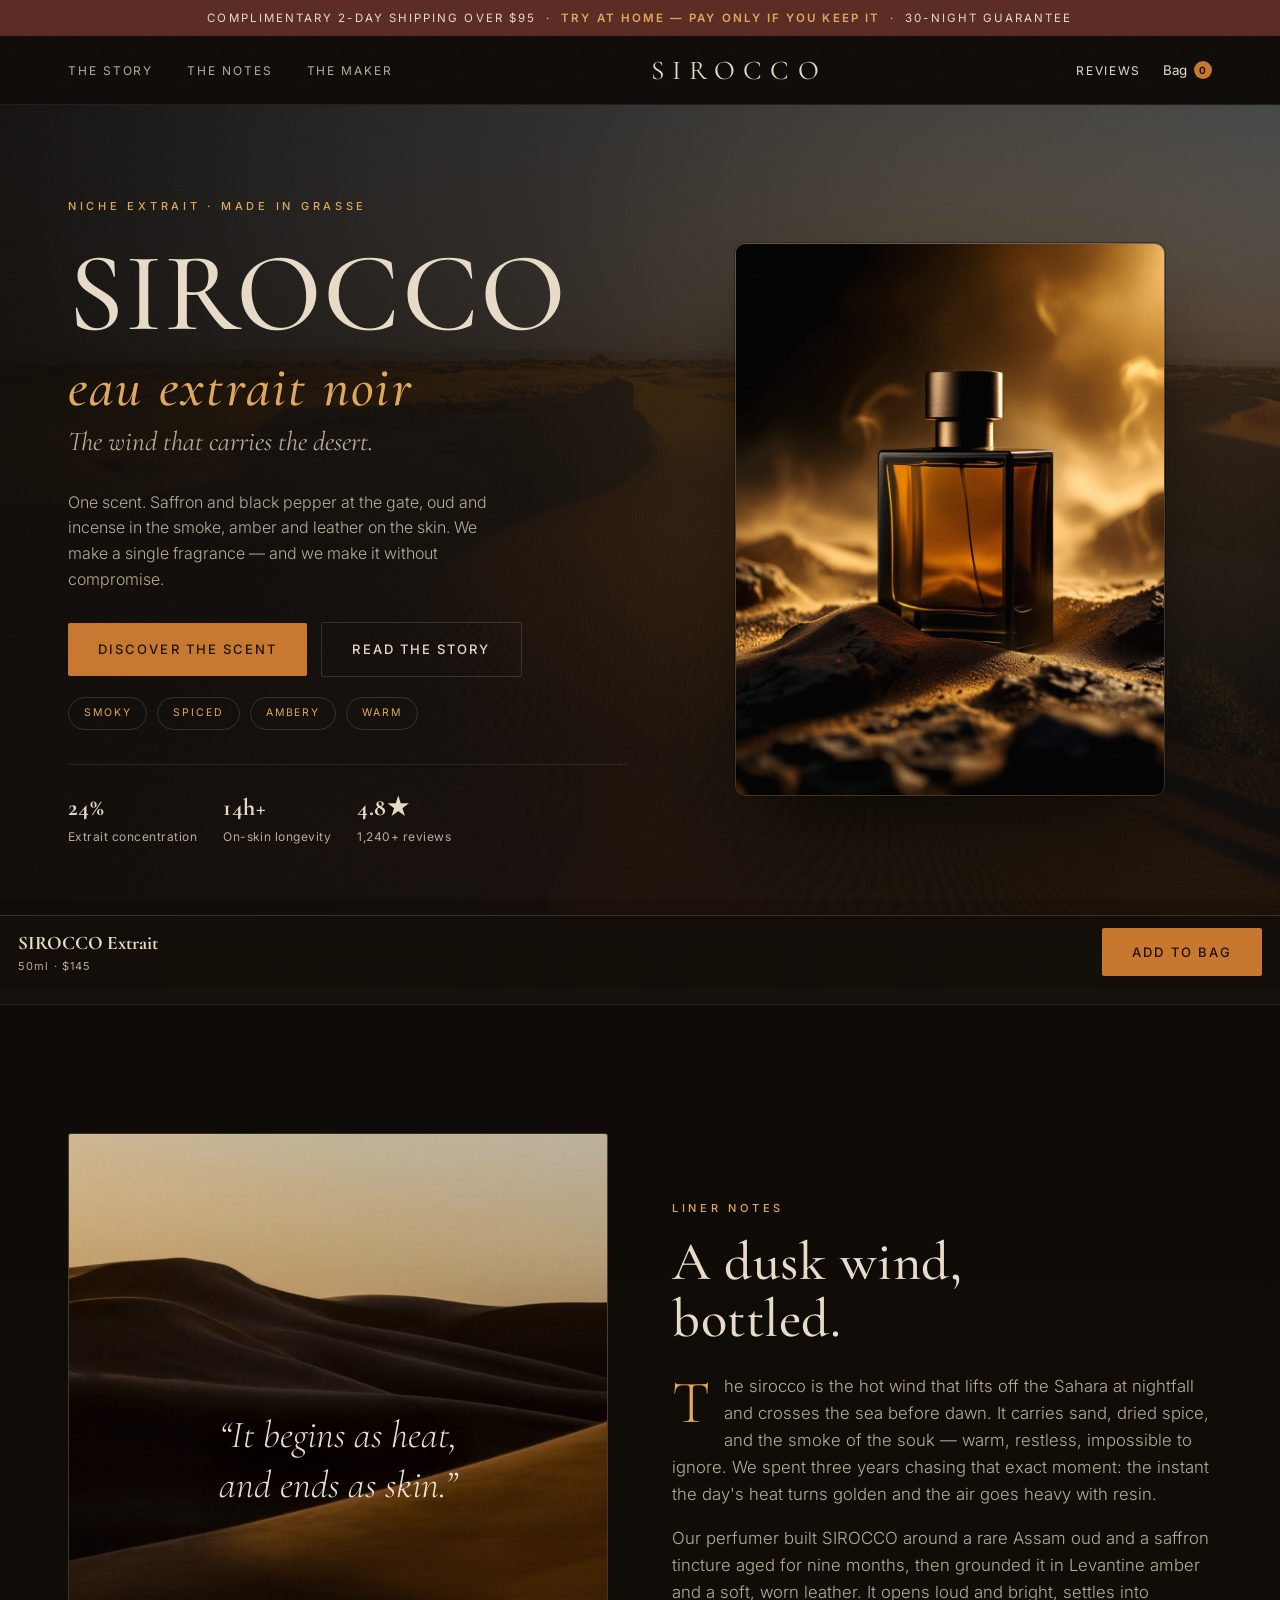
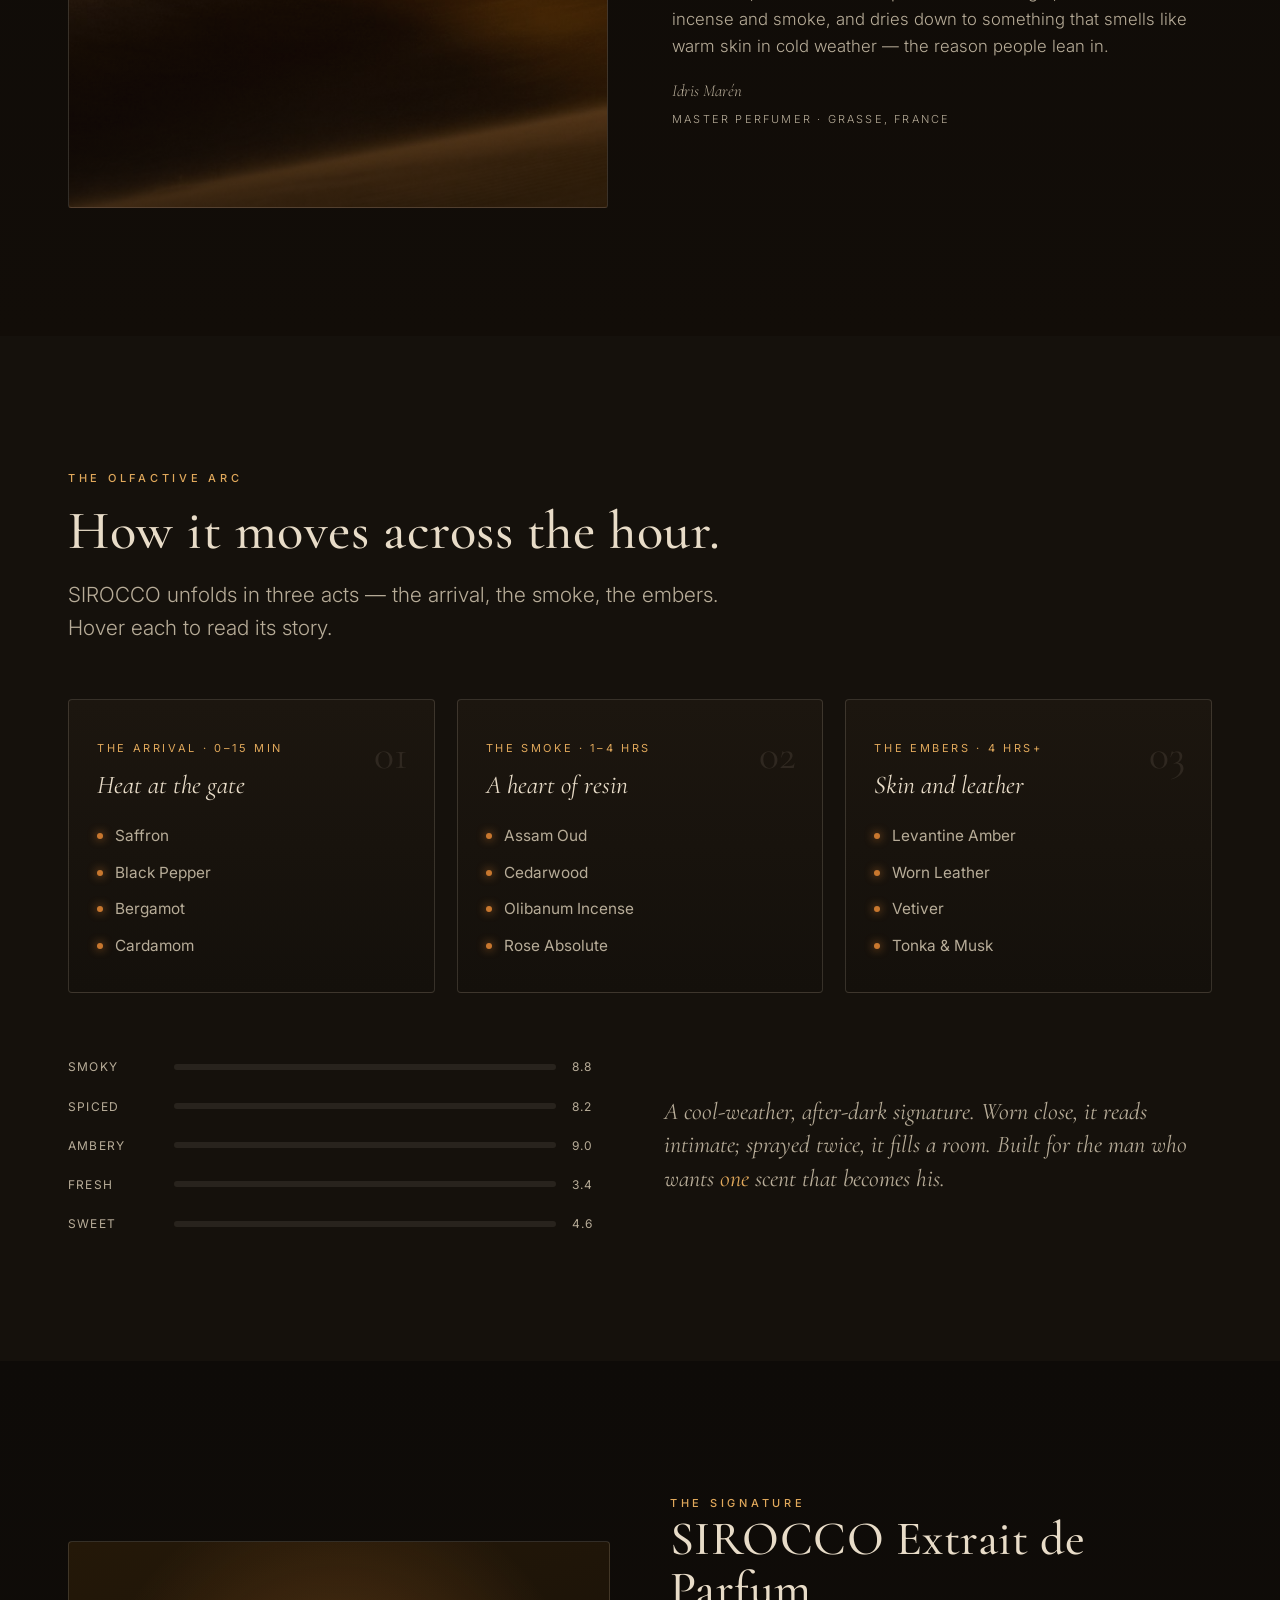
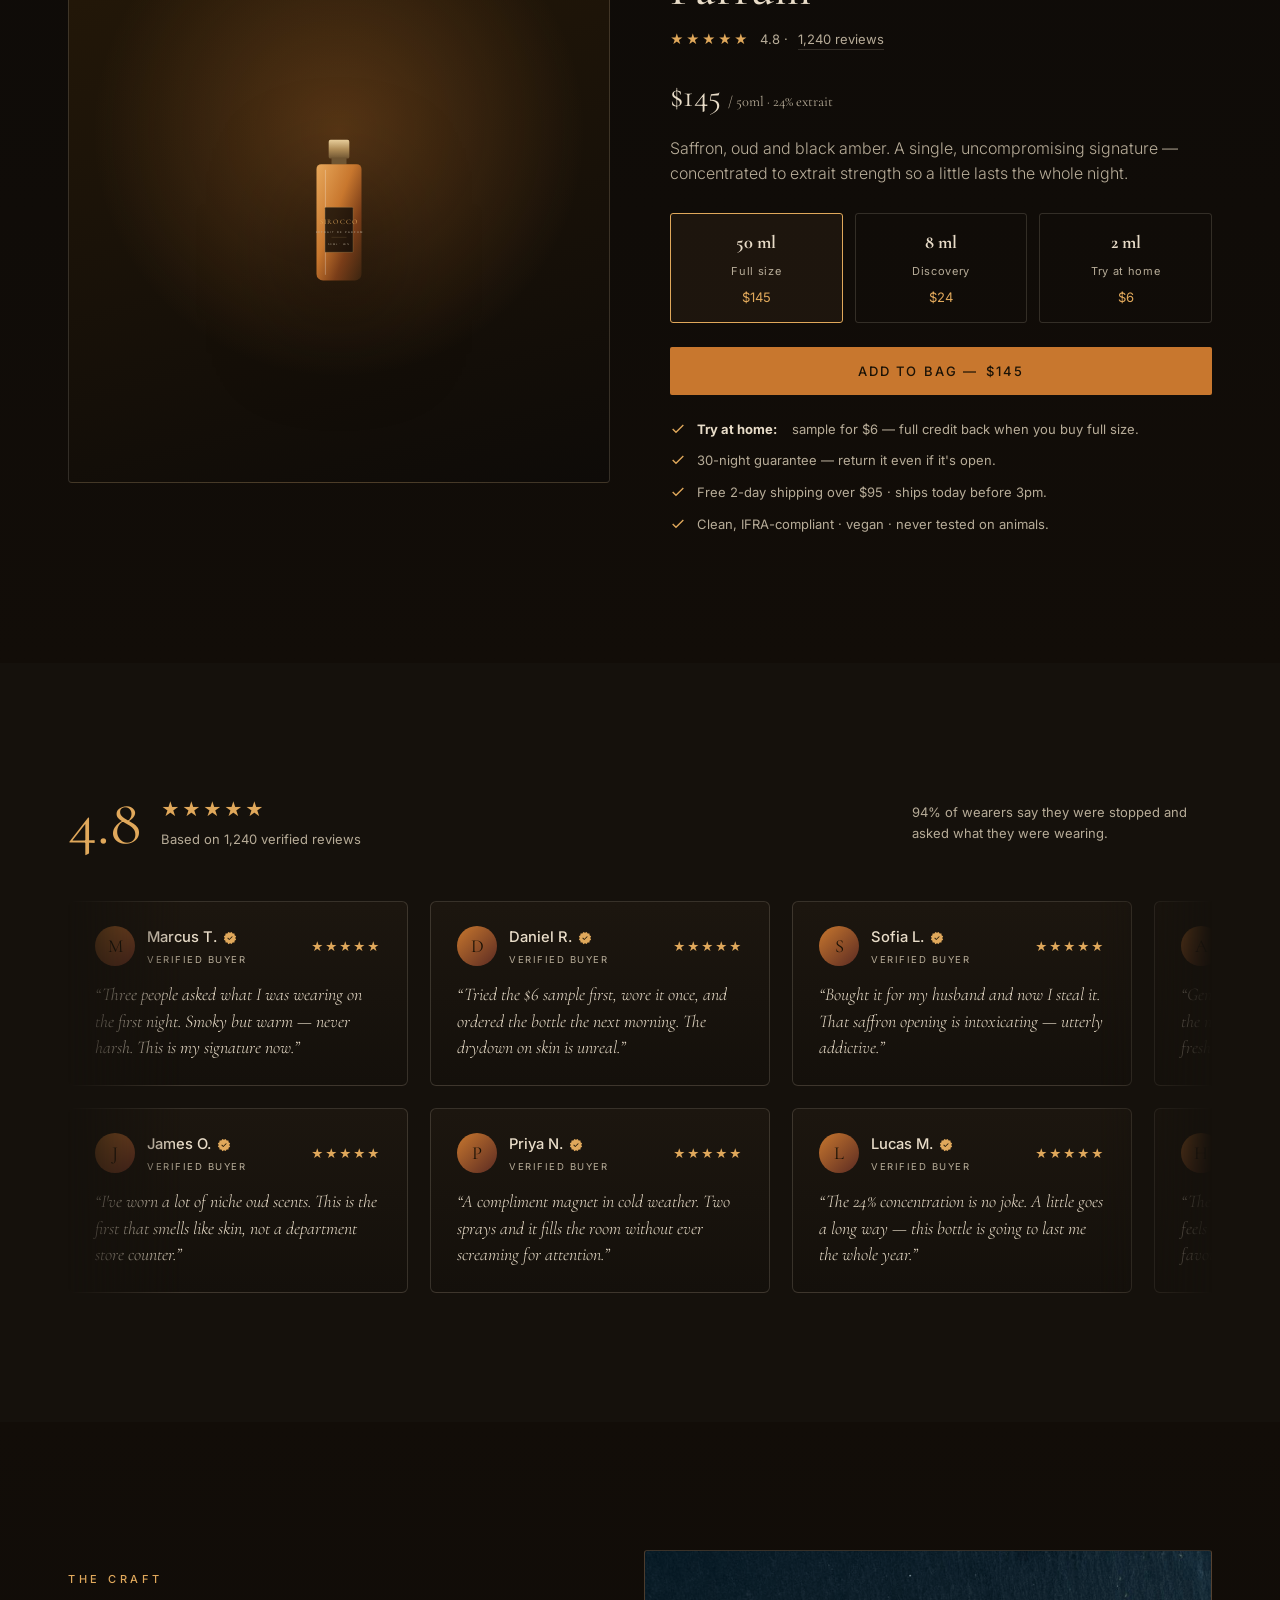
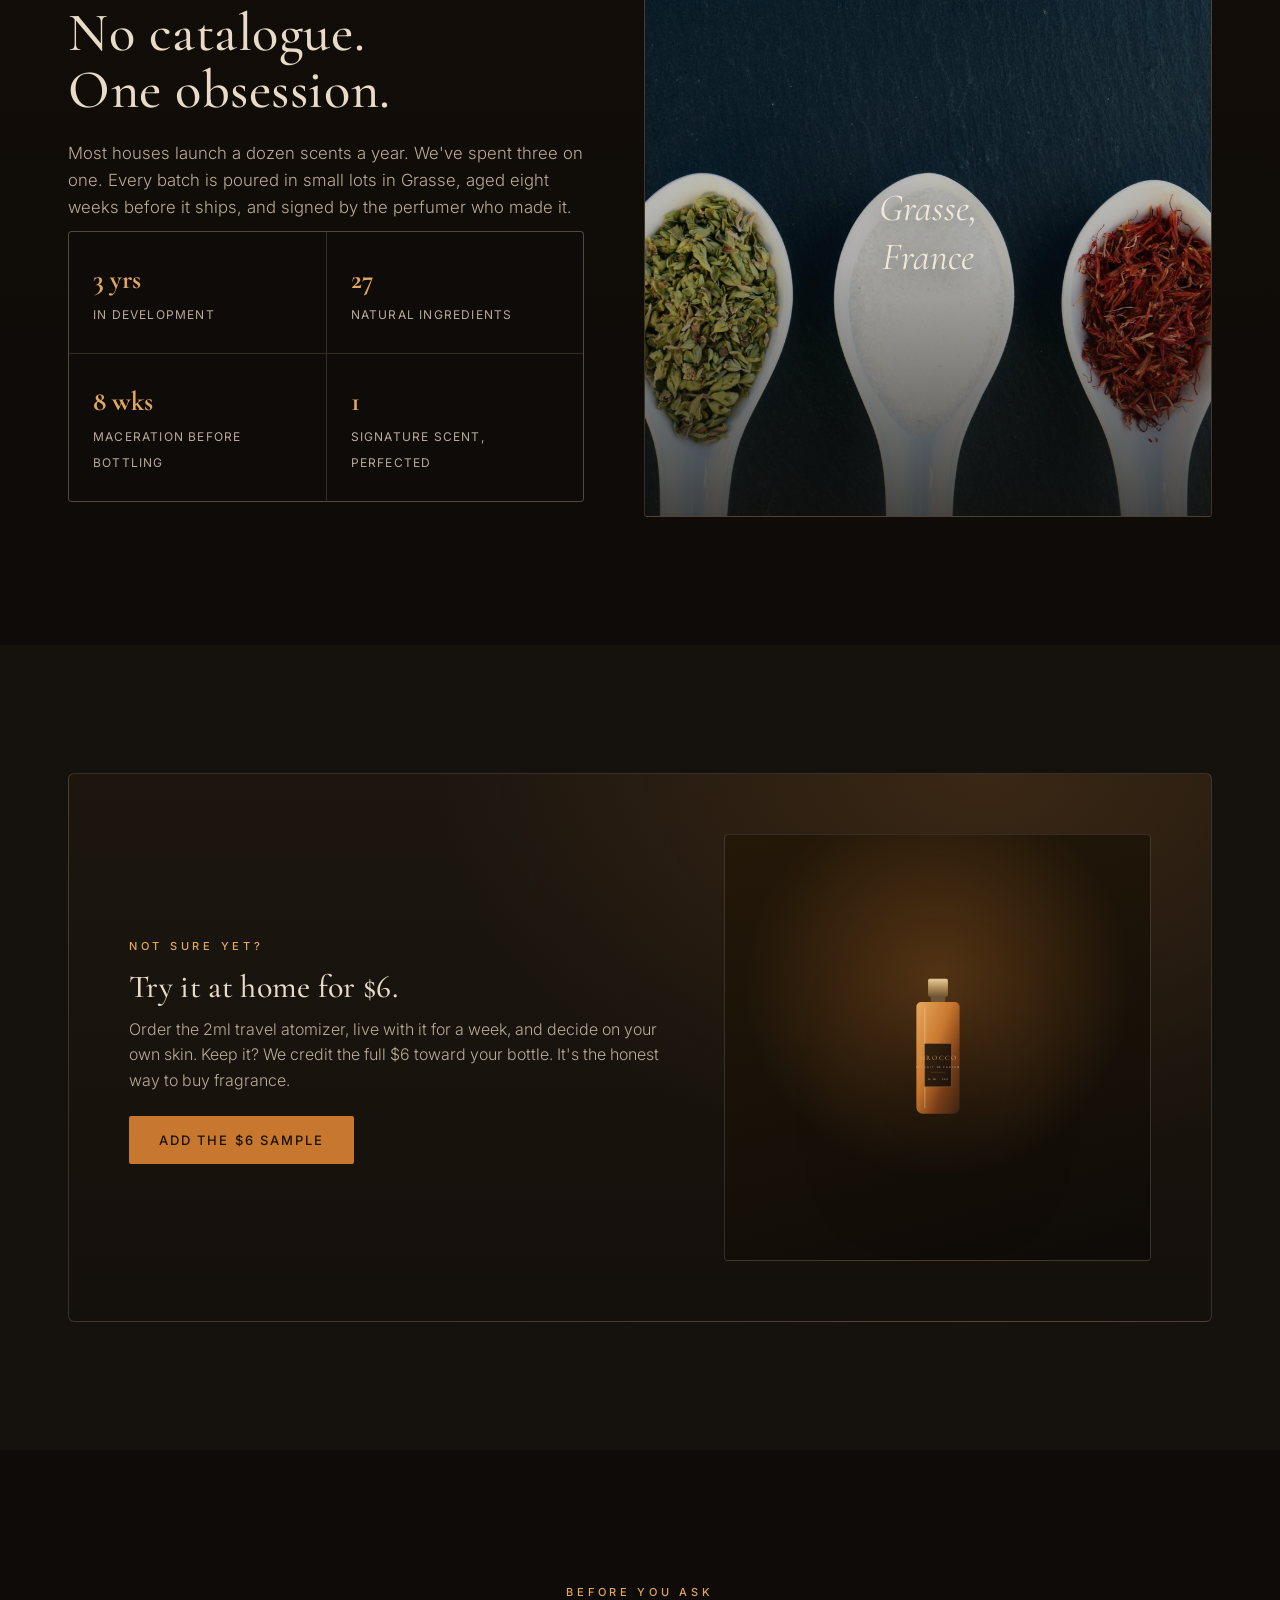
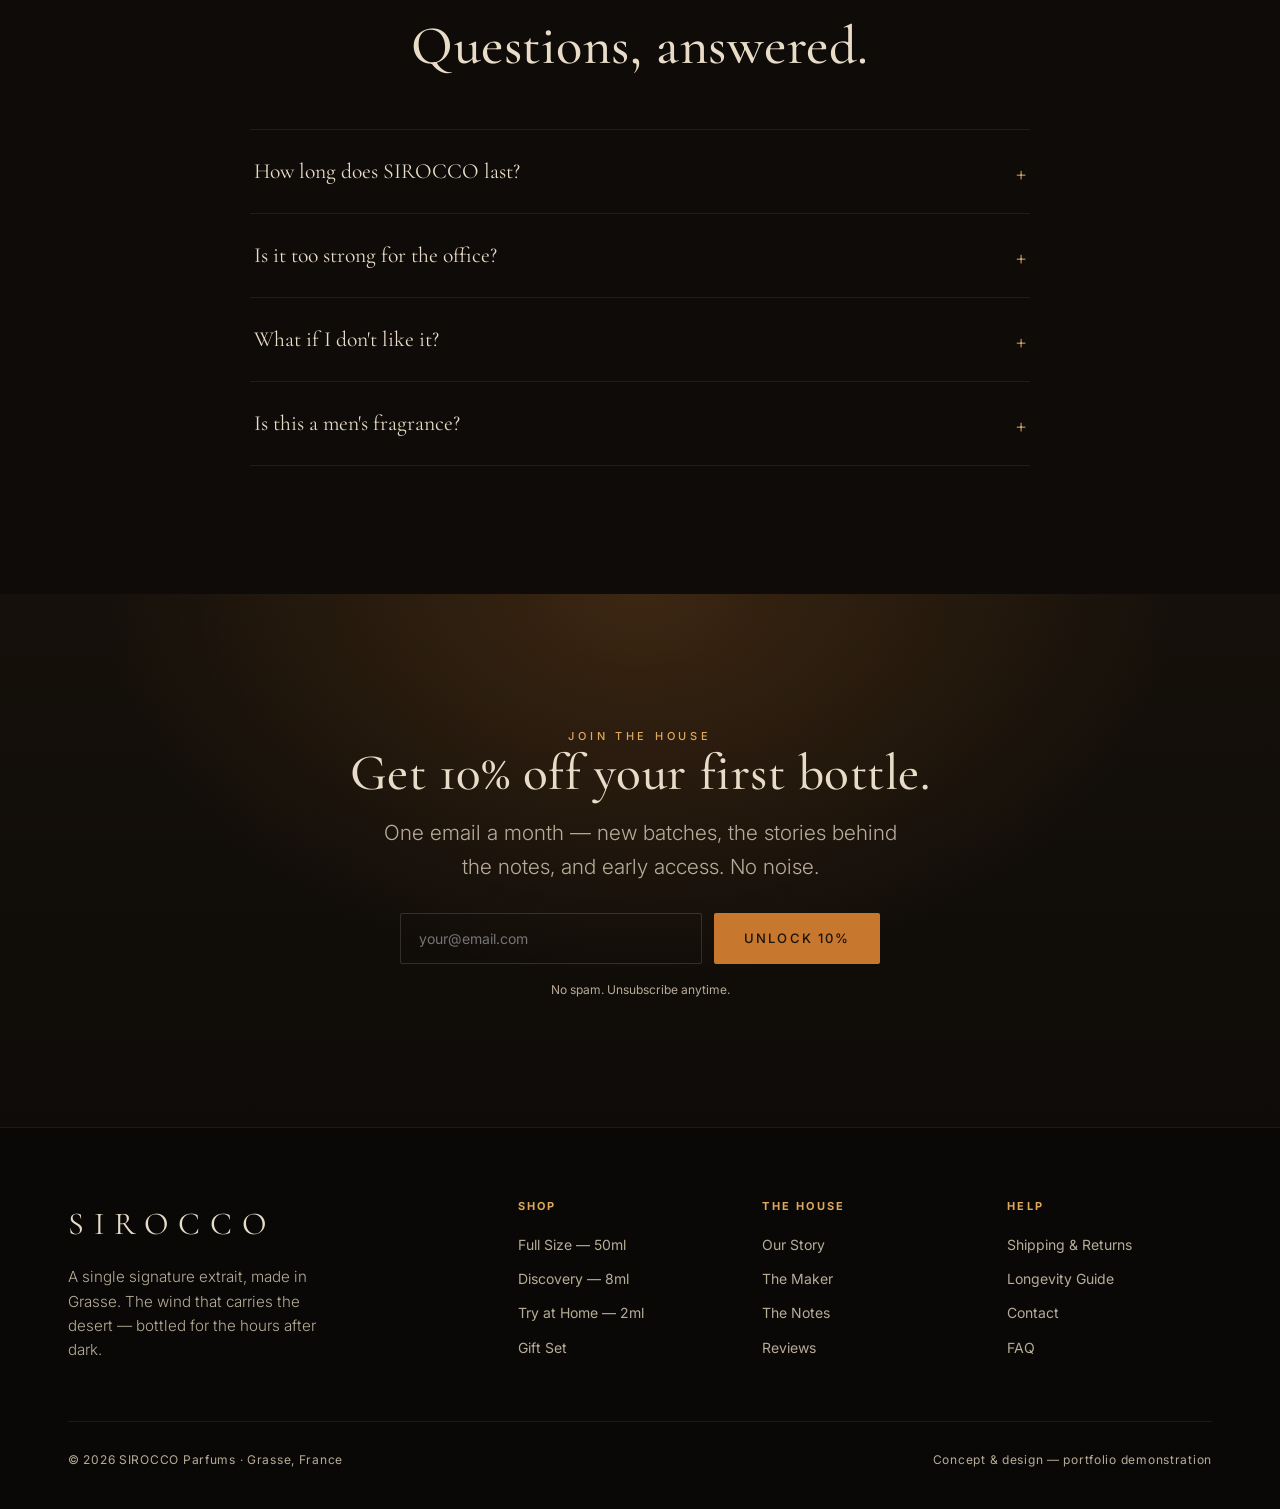
==== commit 04aba13a: "Add AI-generated photoreal bottle to the hero Replace the hero SVG flacon with a Flux-generated prod" ====
--- a/site/index.html
+++ b/site/index.html
@@ -95,8 +95,7 @@
     </div>
     <div class="bottle-stage reveal">
       <div class="glow"></div>
-      <svg class="bottle"><use href="#bottle"/></svg>
-      <div class="plinth"></div>
+      <img class="hero-photo" src="assets/hero-bottle.jpg" alt="The SIROCCO flacon — dark amber glass resting on desert stone in golden light, smoke drifting behind it" width="896" height="1152">
     </div>
   </div>
 </section>
--- a/site/styles.css
+++ b/site/styles.css
@@ -133,13 +133,17 @@
 
 /* ---- CSS/SVG bottle ---- */
 .bottle-stage{position:relative;display:grid;place-items:center;min-height:62vh}
-.glow{position:absolute;width:360px;height:360px;border-radius:50%;
-  background:radial-gradient(circle,rgba(224,168,91,.4),transparent 65%);filter:blur(20px);animation:pulse 6s ease-in-out infinite}
+.glow{position:absolute;width:420px;height:420px;border-radius:50%;
+  background:radial-gradient(circle,rgba(224,168,91,.34),transparent 66%);filter:blur(26px);animation:pulse 6s ease-in-out infinite}
 @keyframes pulse{50%{transform:scale(1.12);opacity:.8}}
+/* ---- hero product photo ---- */
+.hero-photo{position:relative;z-index:1;width:100%;max-width:430px;height:auto;
+  border-radius:10px;border:1px solid var(--line);
+  box-shadow:0 50px 90px -24px rgba(0,0,0,.8), 0 0 0 1px rgba(0,0,0,.3);
+  filter:saturate(1.03) contrast(1.03);animation:float 7s ease-in-out infinite}
+@keyframes float{50%{transform:translateY(-14px)}}
+/* SVG bottle (still used in the buy / PDP section) */
 .bottle{position:relative;width:200px;filter:drop-shadow(0 40px 50px rgba(0,0,0,.6));animation:float 7s ease-in-out infinite}
-@keyframes float{50%{transform:translateY(-14px)}}
-.plinth{position:absolute;bottom:7%;width:300px;height:34px;border-radius:50%;
-  background:radial-gradient(ellipse,rgba(0,0,0,.55),transparent 70%)}
 
 /* =========================================================
    marquee trust strip
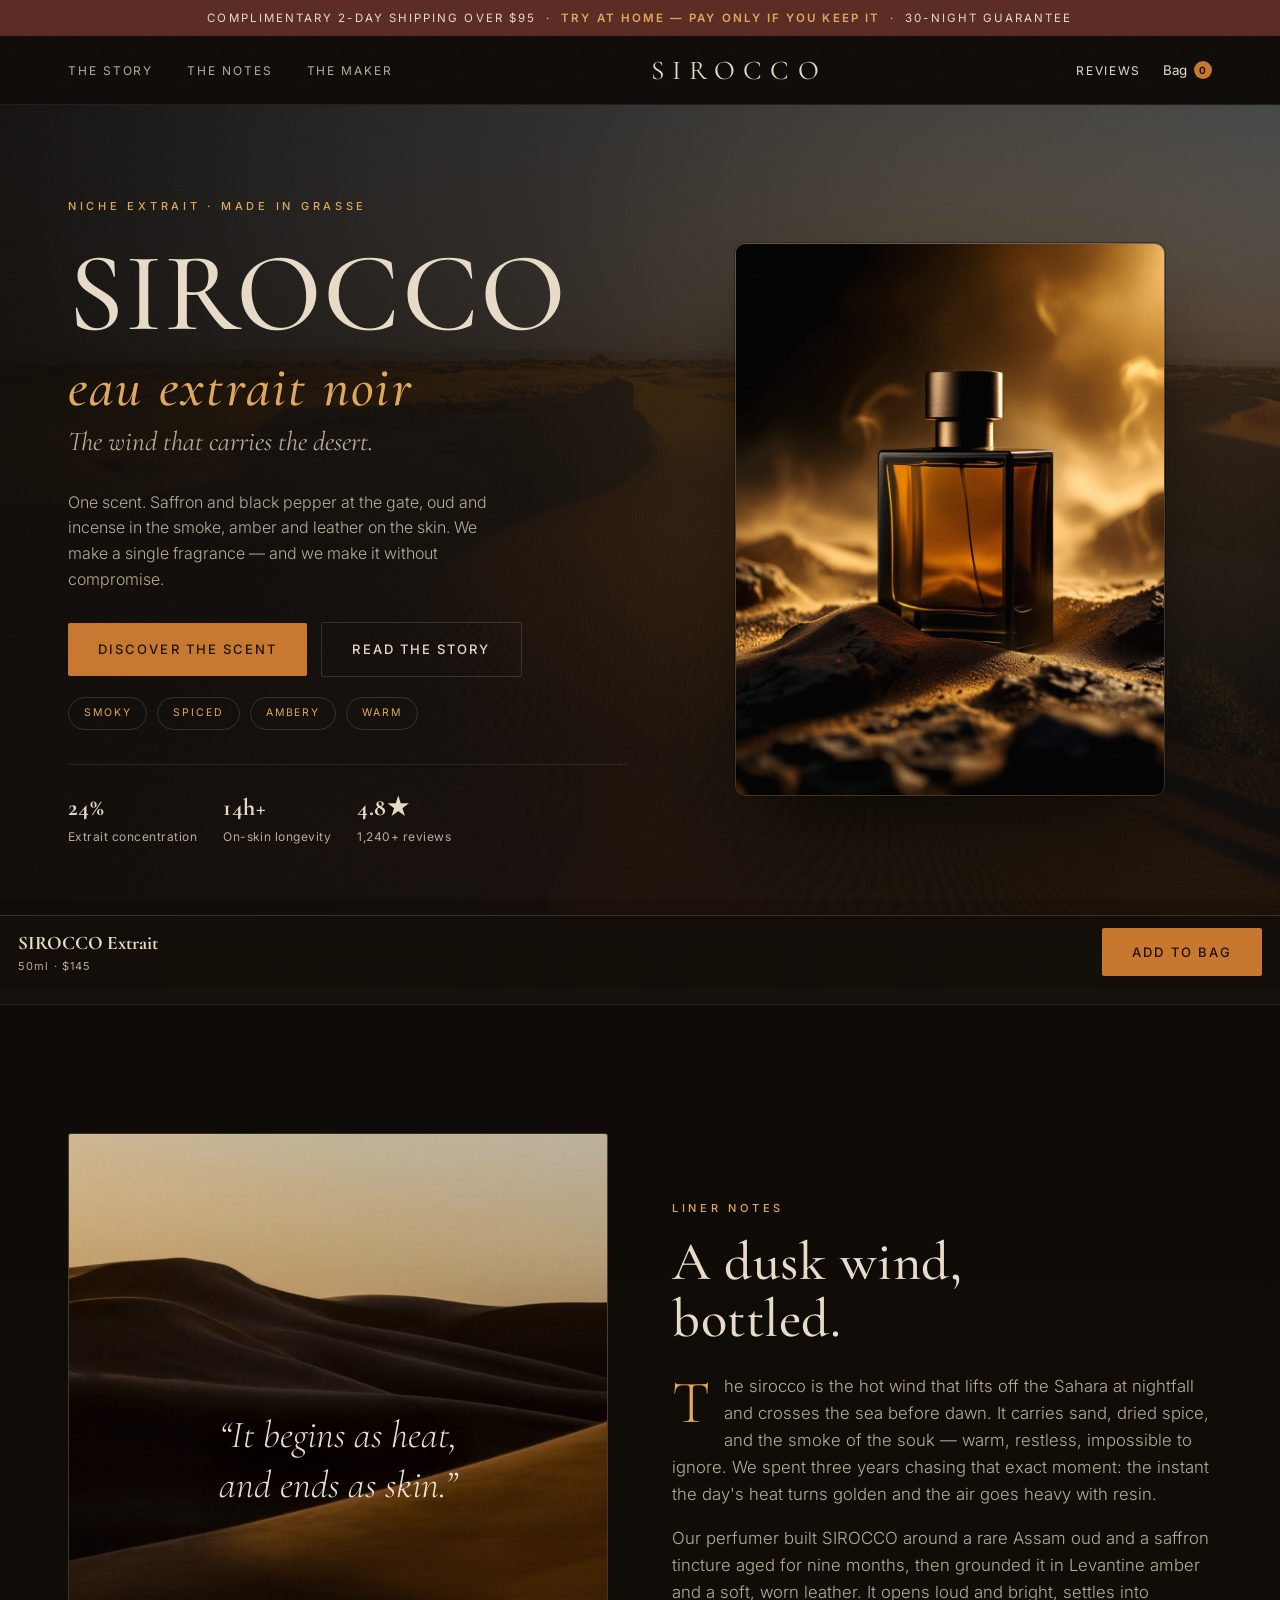
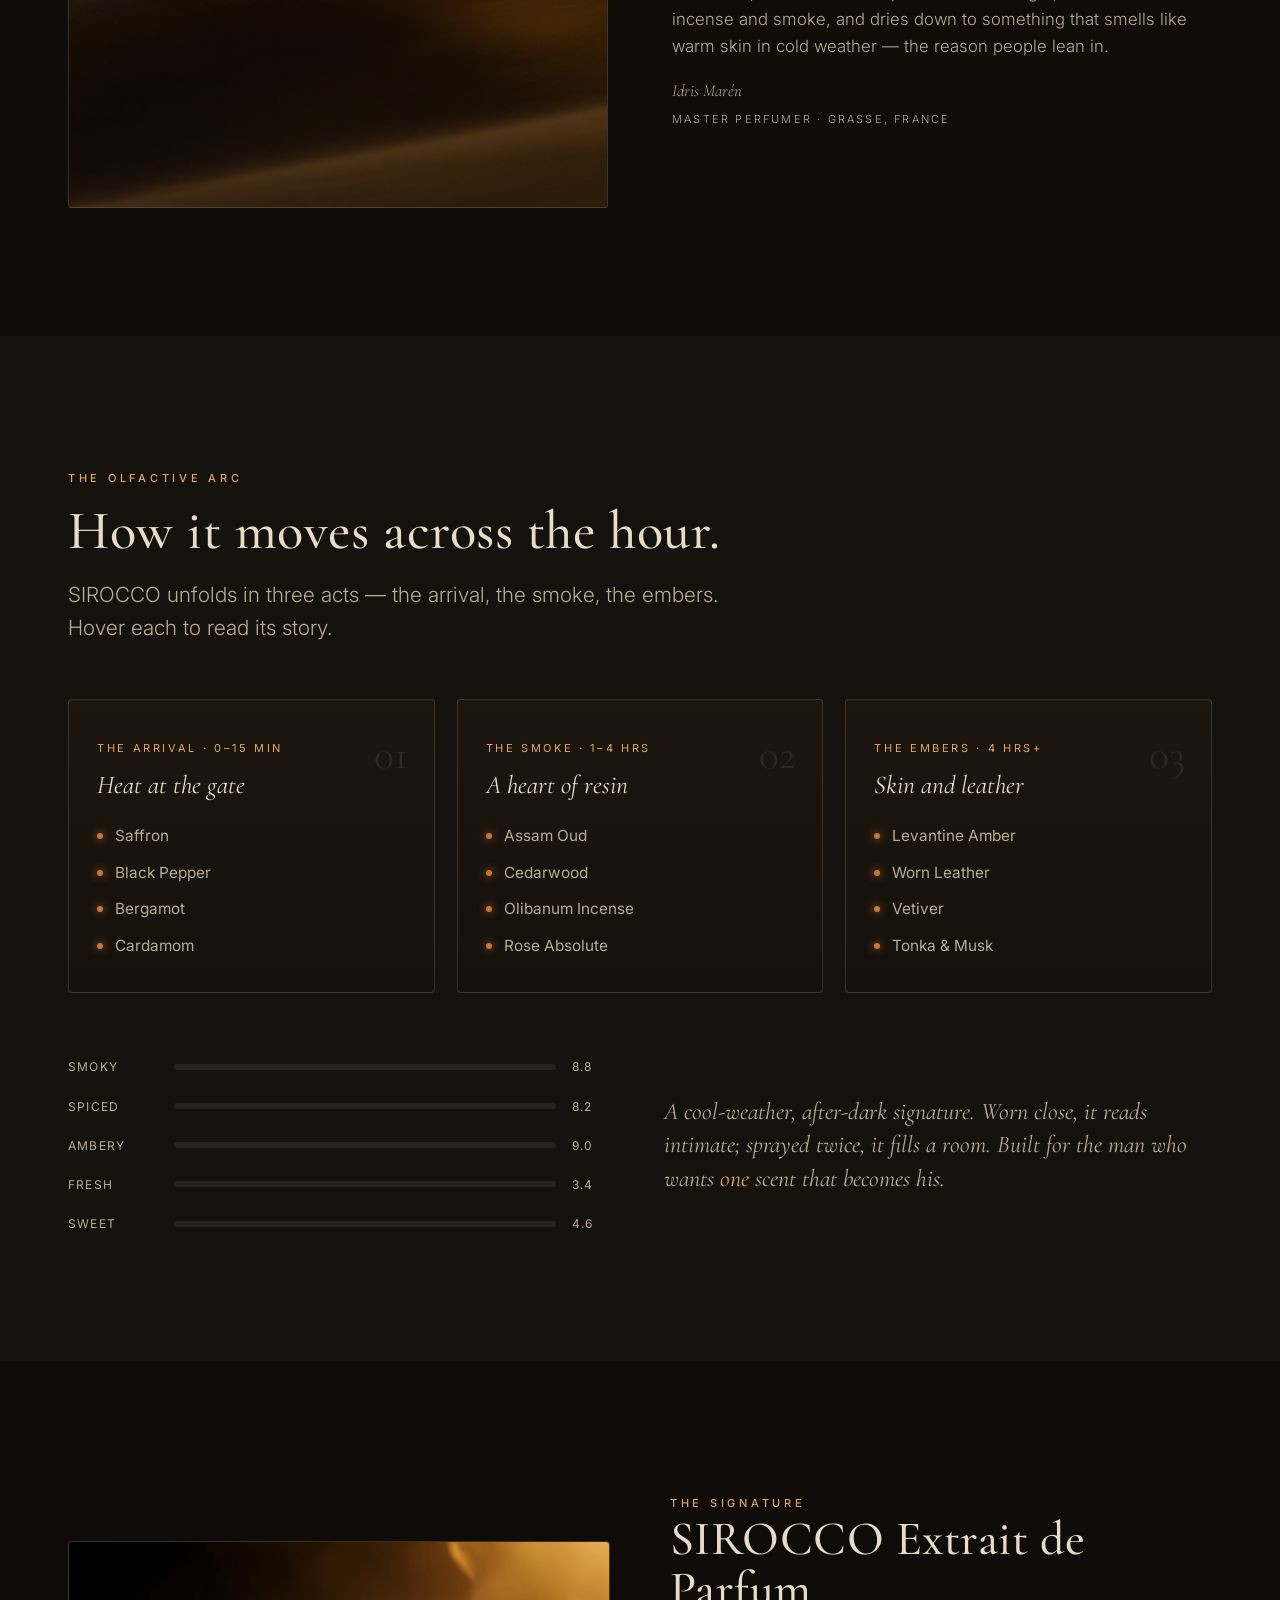
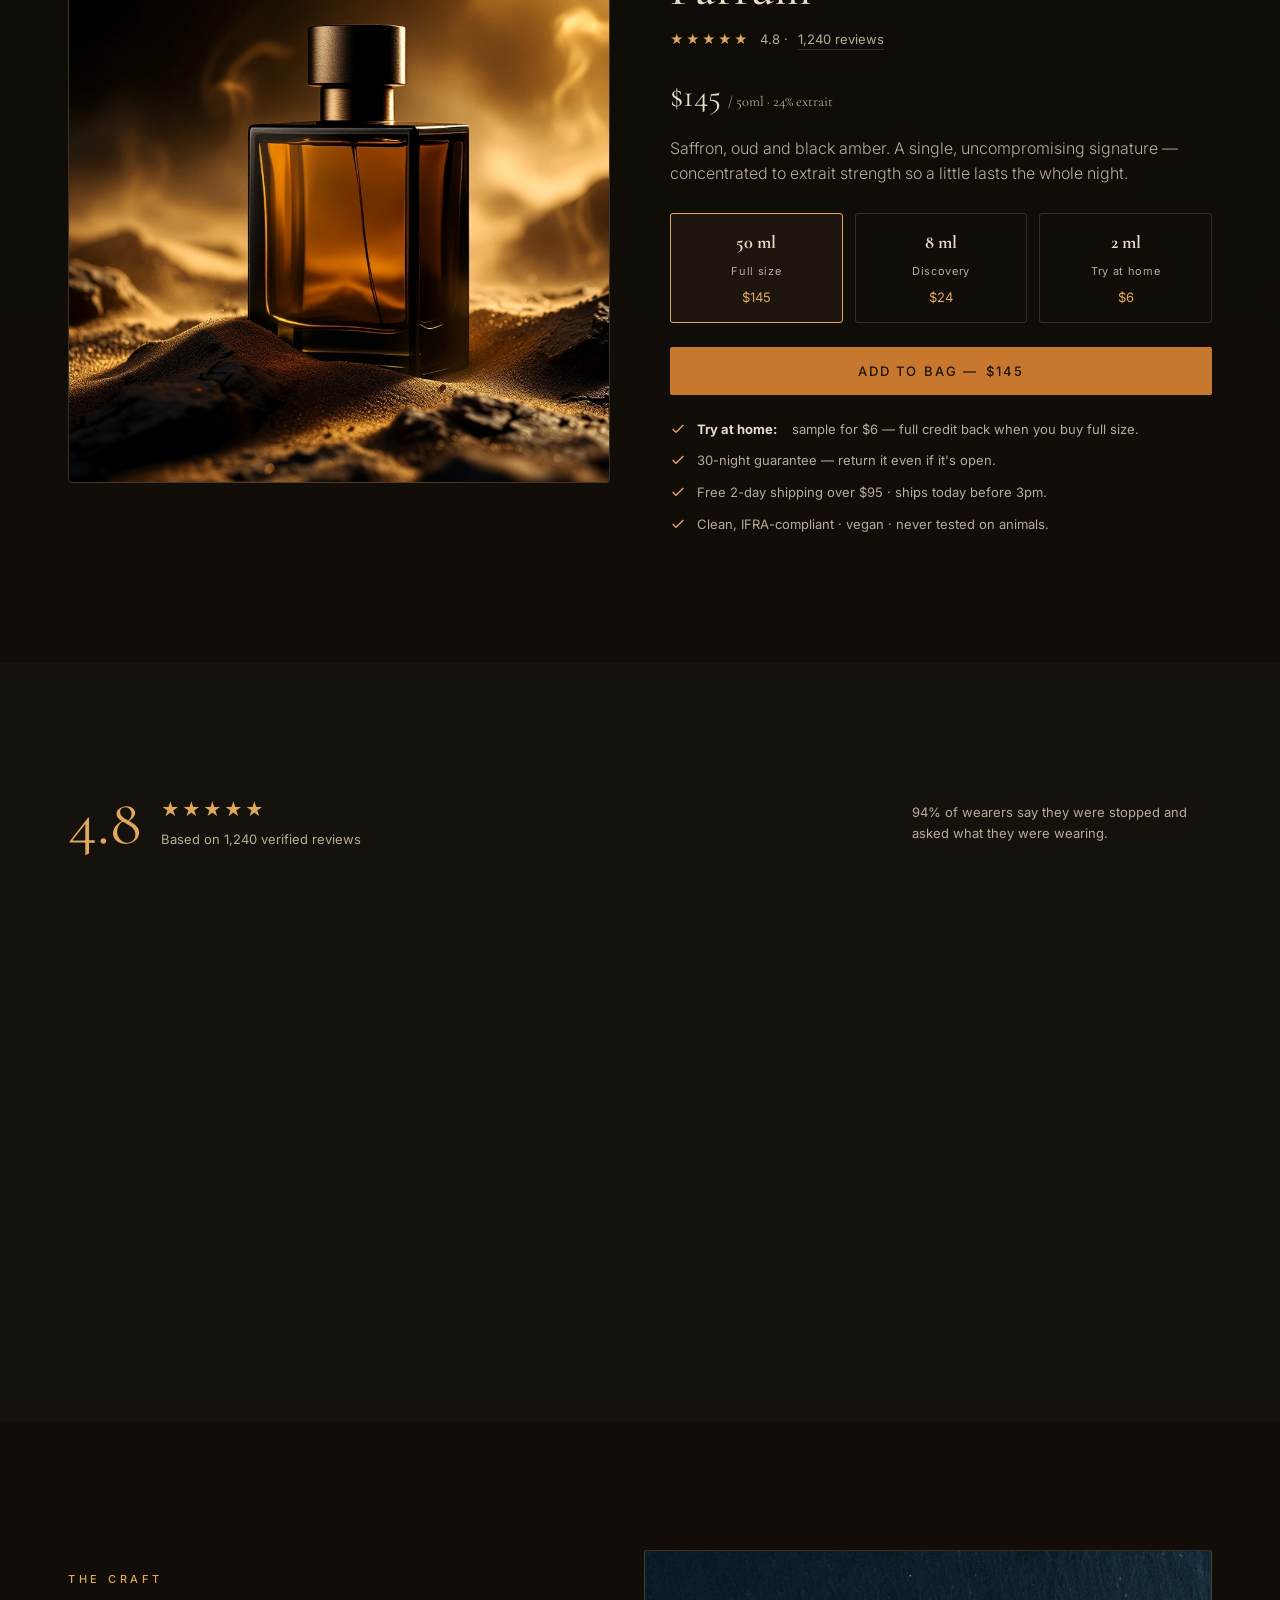
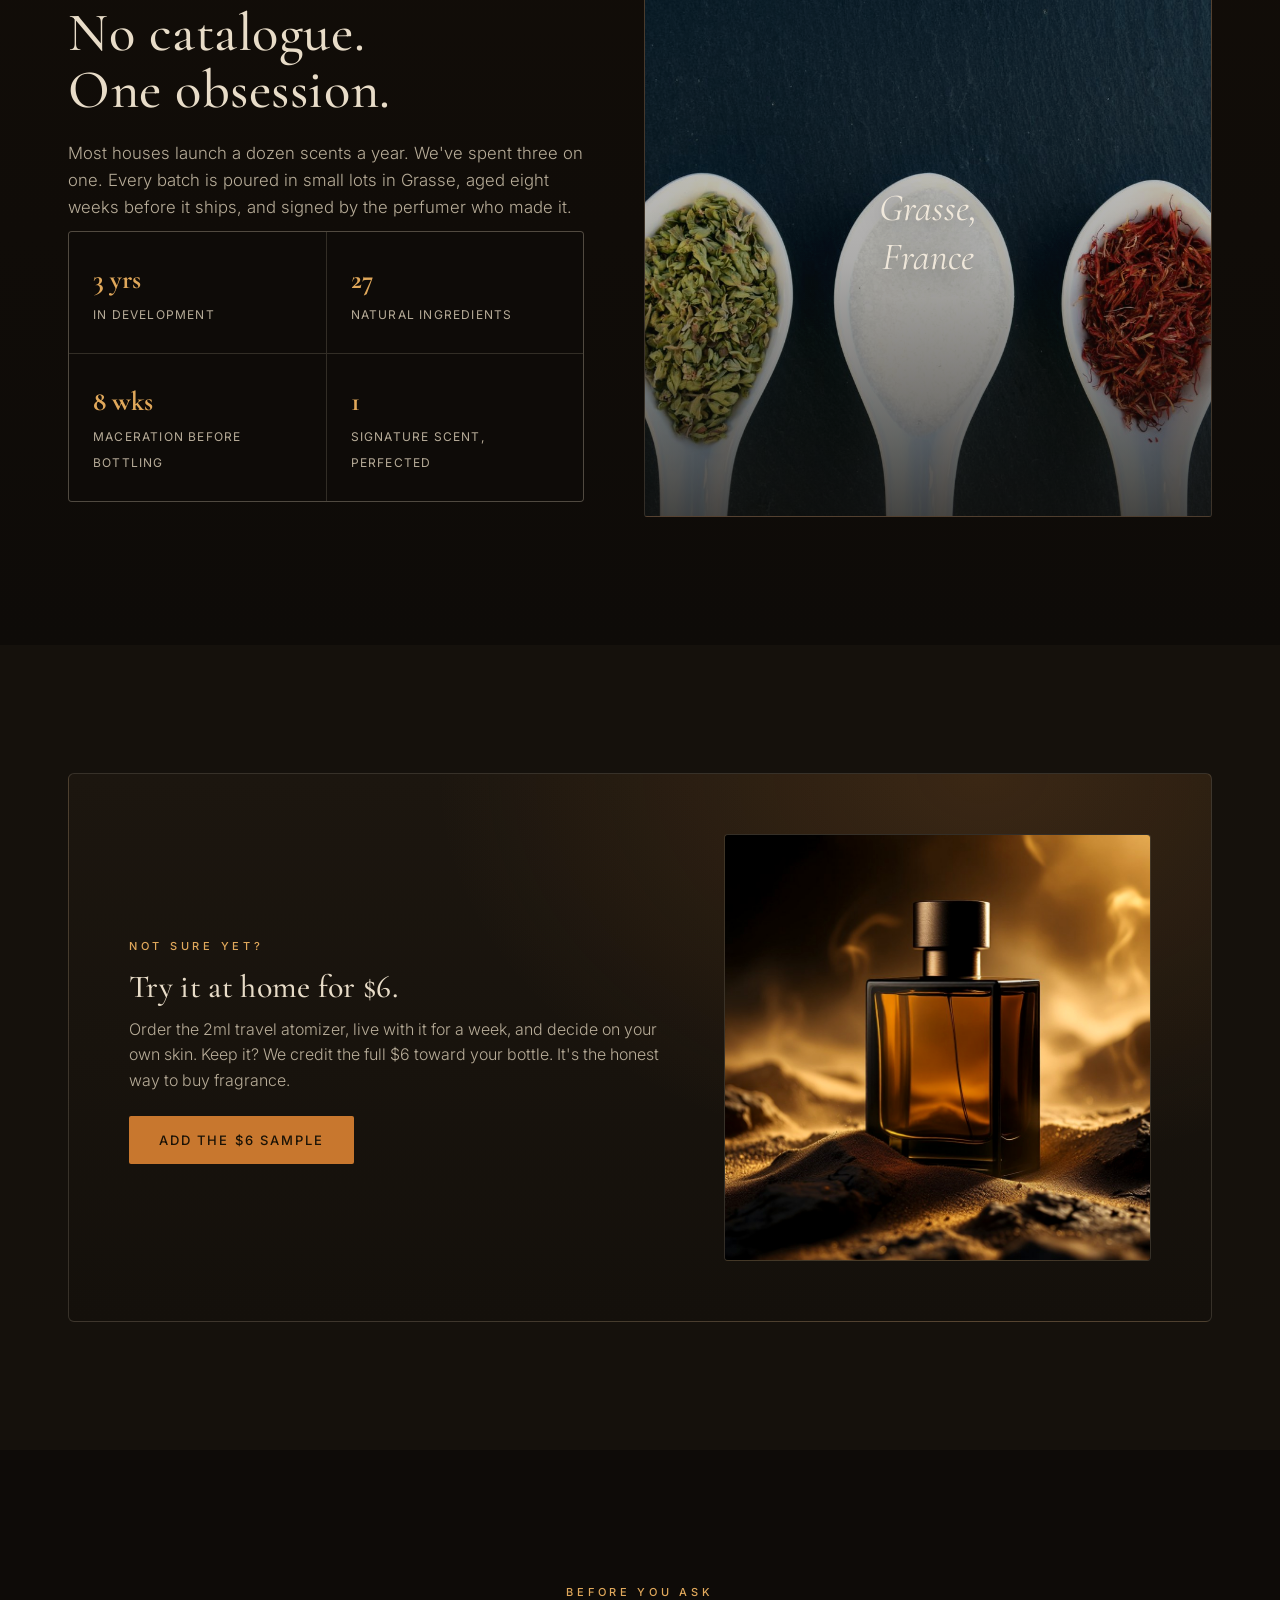
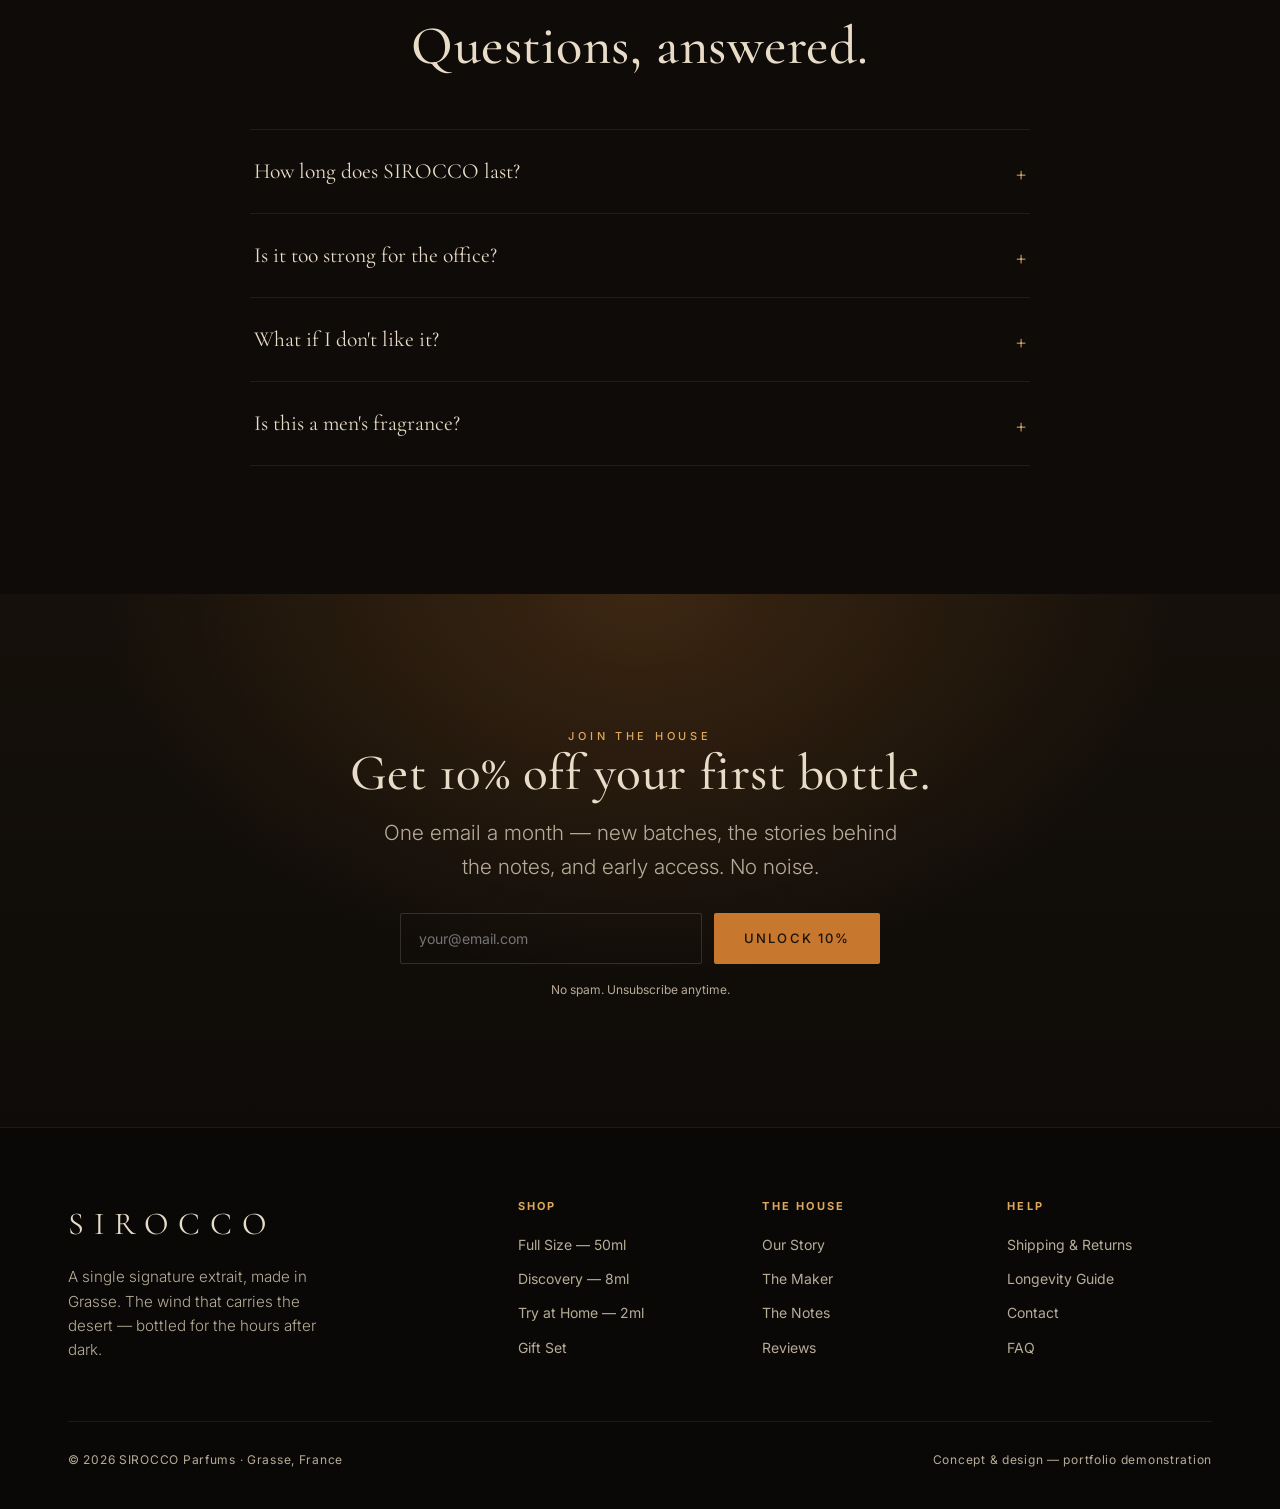
==== commit 90ff3a83: "Use the real bottle photo in the PDP and sample card too Replace the SVG flacon in the buy/PDP visua" ====
--- a/site/index.html
+++ b/site/index.html
@@ -180,7 +180,7 @@
 <section class="section buy" id="buy">
   <div class="wrap buy-grid">
     <div class="buy-visual reveal">
-      <svg class="bottle"><use href="#bottle"/></svg>
+      <img class="buy-photo" src="assets/hero-bottle.jpg" alt="The SIROCCO 50ml extrait flacon — dark amber glass on desert stone in golden light" loading="lazy">
     </div>
     <div class="reveal">
       <span class="eyebrow">The Signature</span>
@@ -292,7 +292,7 @@
         <p>Order the 2ml travel atomizer, live with it for a week, and decide on your own skin. Keep it? We credit the full $6 toward your bottle. It's the honest way to buy fragrance.</p>
         <button class="btn btn-primary" id="addSample">Add the $6 Sample</button>
       </div>
-      <div class="buy-visual" style="aspect-ratio:1;min-height:220px"><svg class="bottle" style="width:90px"><use href="#bottle"/></svg></div>
+      <div class="buy-visual" style="aspect-ratio:1;min-height:220px"><img class="buy-photo" src="assets/hero-bottle.jpg" alt="The SIROCCO 2ml travel atomizer sample" loading="lazy"></div>
     </div>
   </div>
 </section>
--- a/site/styles.css
+++ b/site/styles.css
@@ -213,10 +213,11 @@
    ========================================================= */
 .buy{background:linear-gradient(180deg,#0E0B08,#120d08)}
 .buy-grid{display:grid;grid-template-columns:1fr 1fr;gap:60px;align-items:center}
-.buy-visual{position:relative;aspect-ratio:1;border-radius:4px;border:1px solid var(--line);
+.buy-visual{position:relative;aspect-ratio:1;border-radius:4px;border:1px solid var(--line);overflow:hidden;
   background:radial-gradient(70% 70% at 50% 35%,rgba(200,119,46,.34),transparent 65%),linear-gradient(165deg,#241808,#0E0B08);
   display:grid;place-items:center}
 .buy-visual .bottle{width:150px;animation:float 7s ease-in-out infinite}
+.buy-photo{position:absolute;inset:0;width:100%;height:100%;object-fit:cover;filter:saturate(1.03) contrast(1.03)}
 .buy h2{font-size:clamp(2rem,4vw,3rem)}
 .buy .rating-inline{display:flex;align-items:center;gap:10px;margin:14px 0 6px;font-size:13px;color:var(--sand-dim)}
 .price{font-family:var(--serif);font-size:2rem;color:var(--sand);margin:20px 0 4px}
